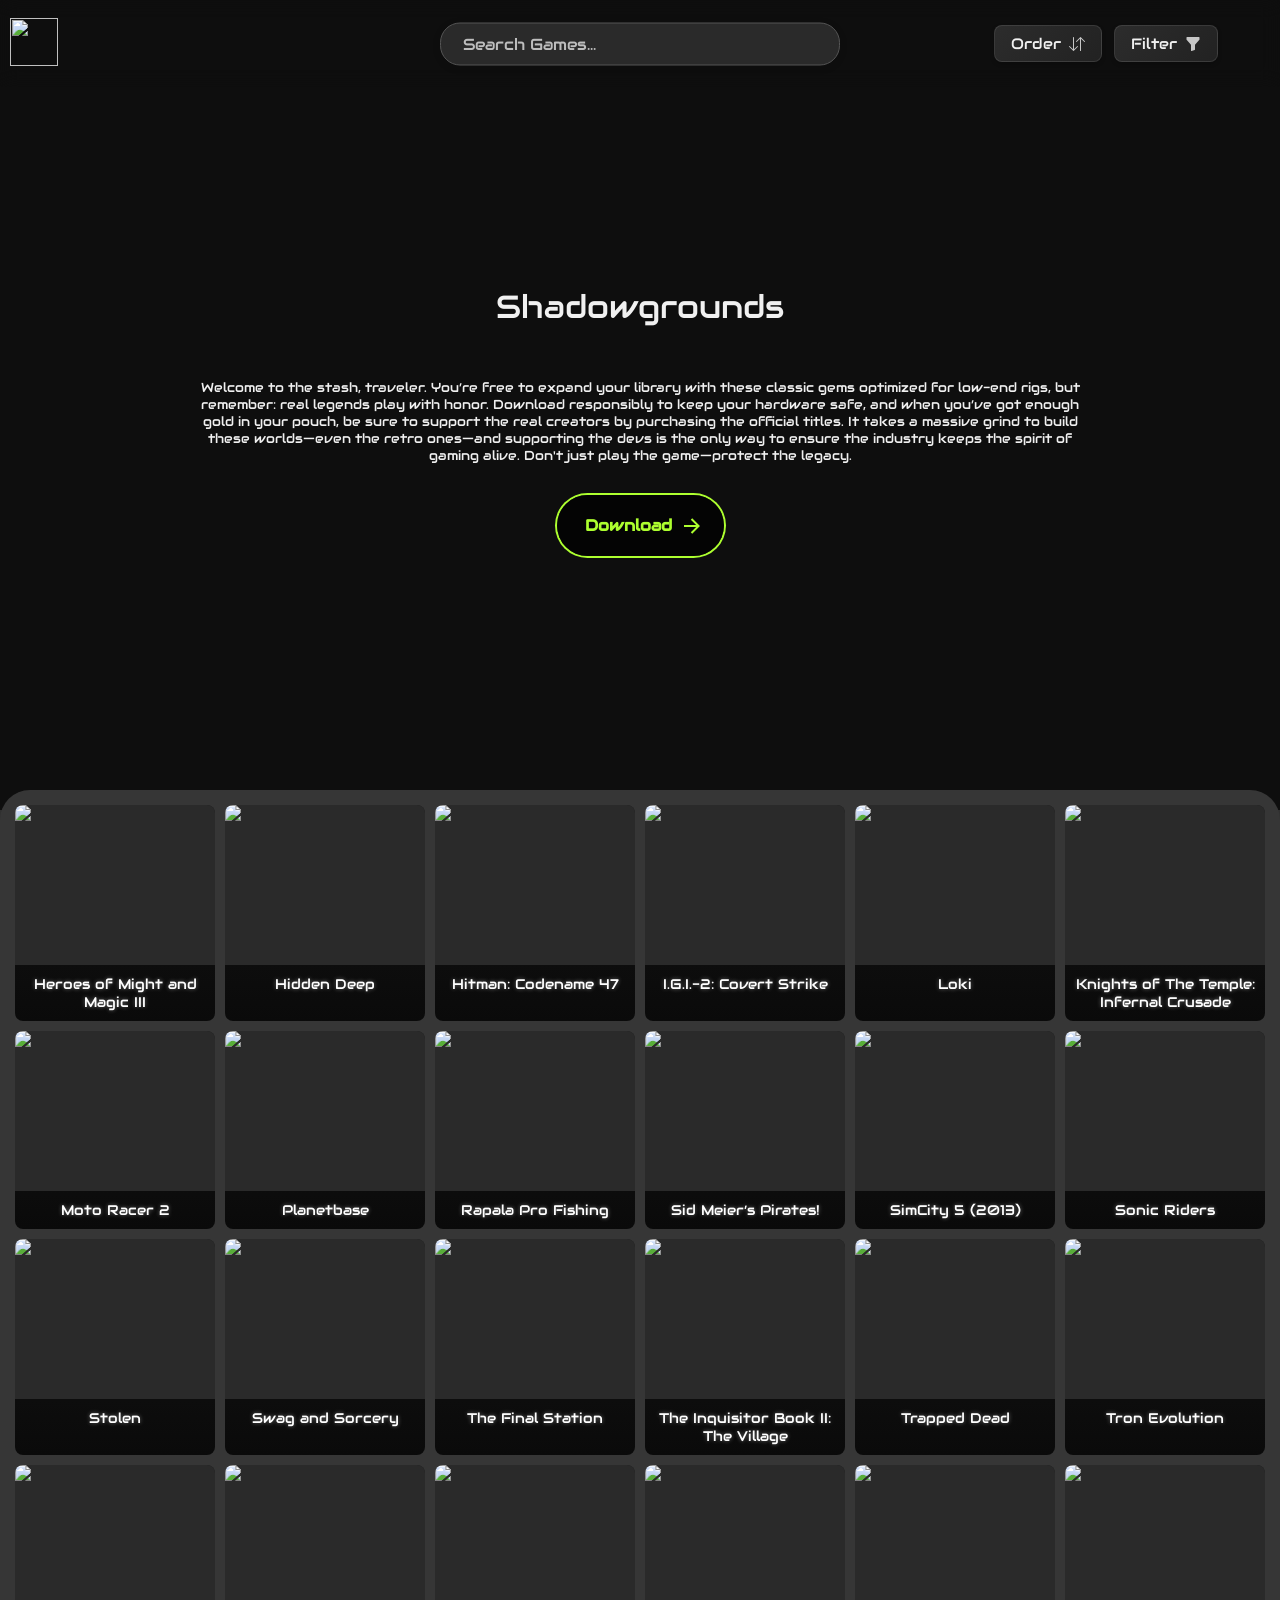
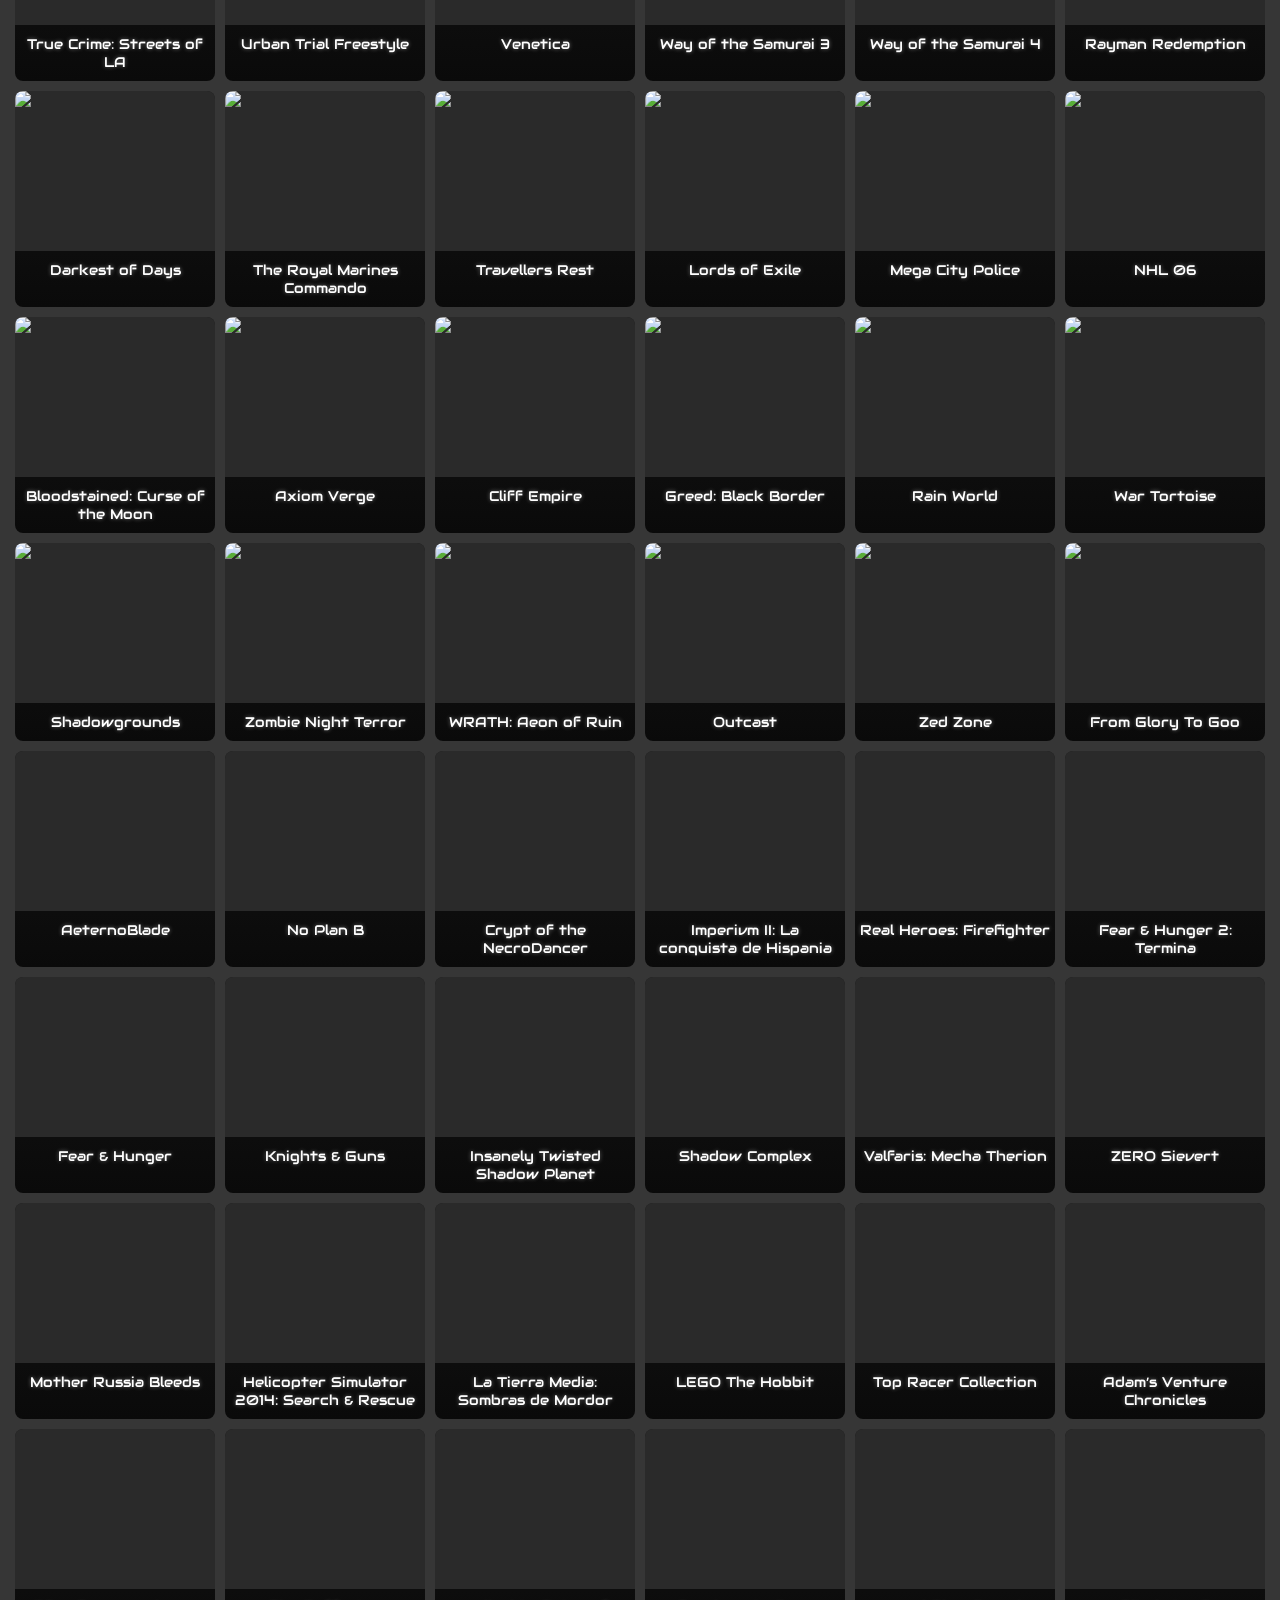
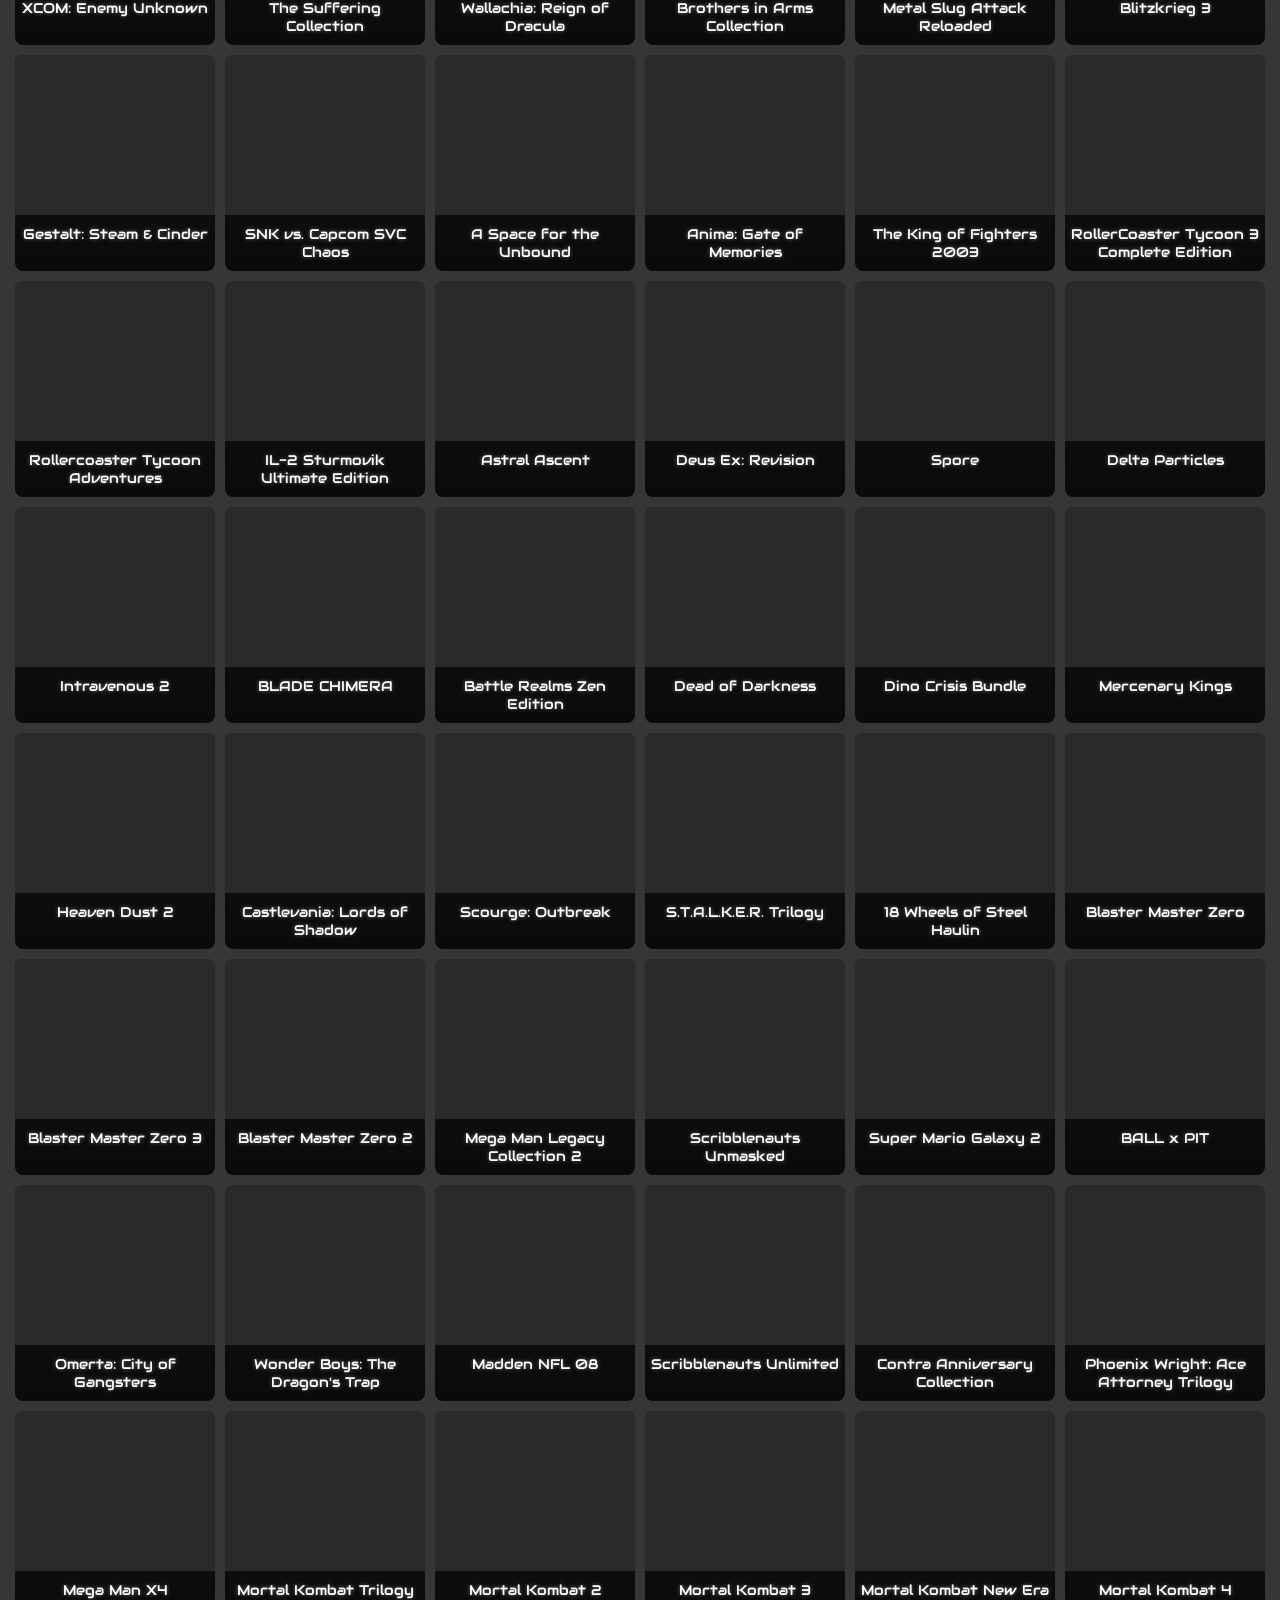
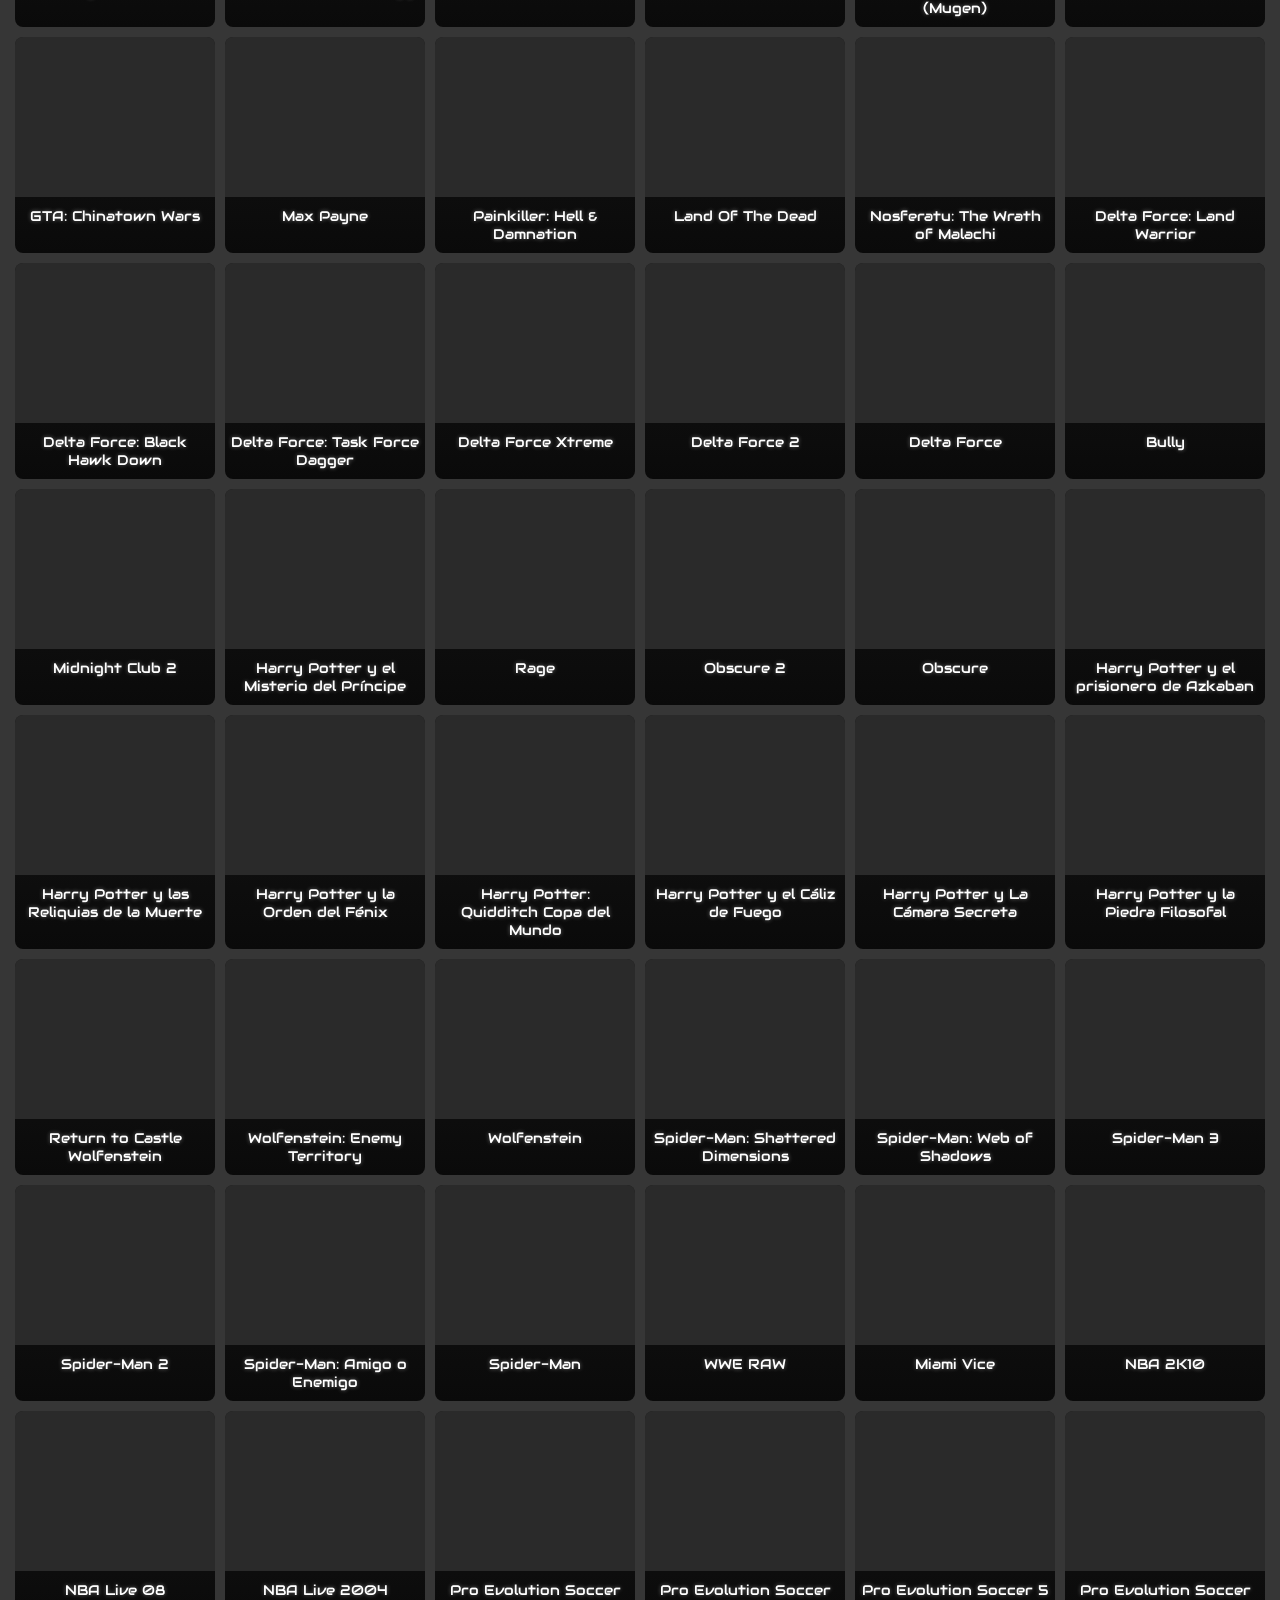
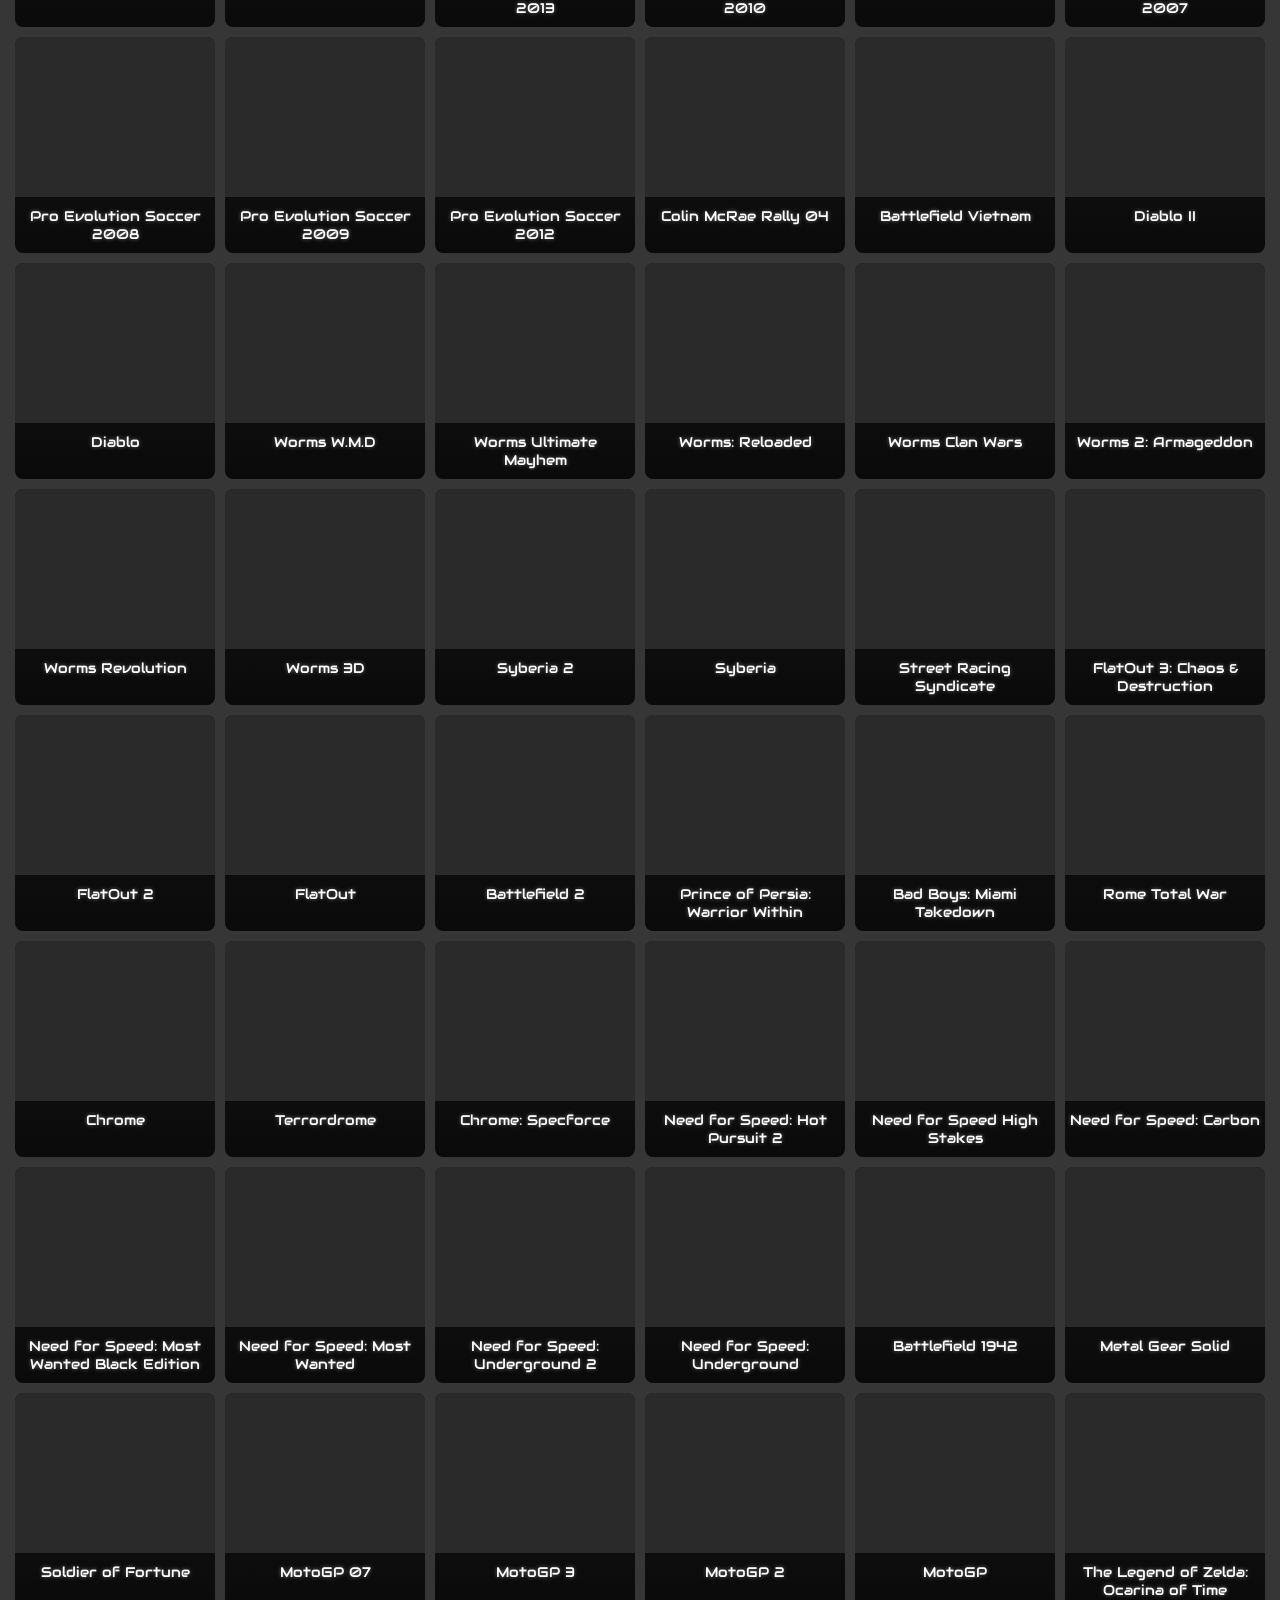
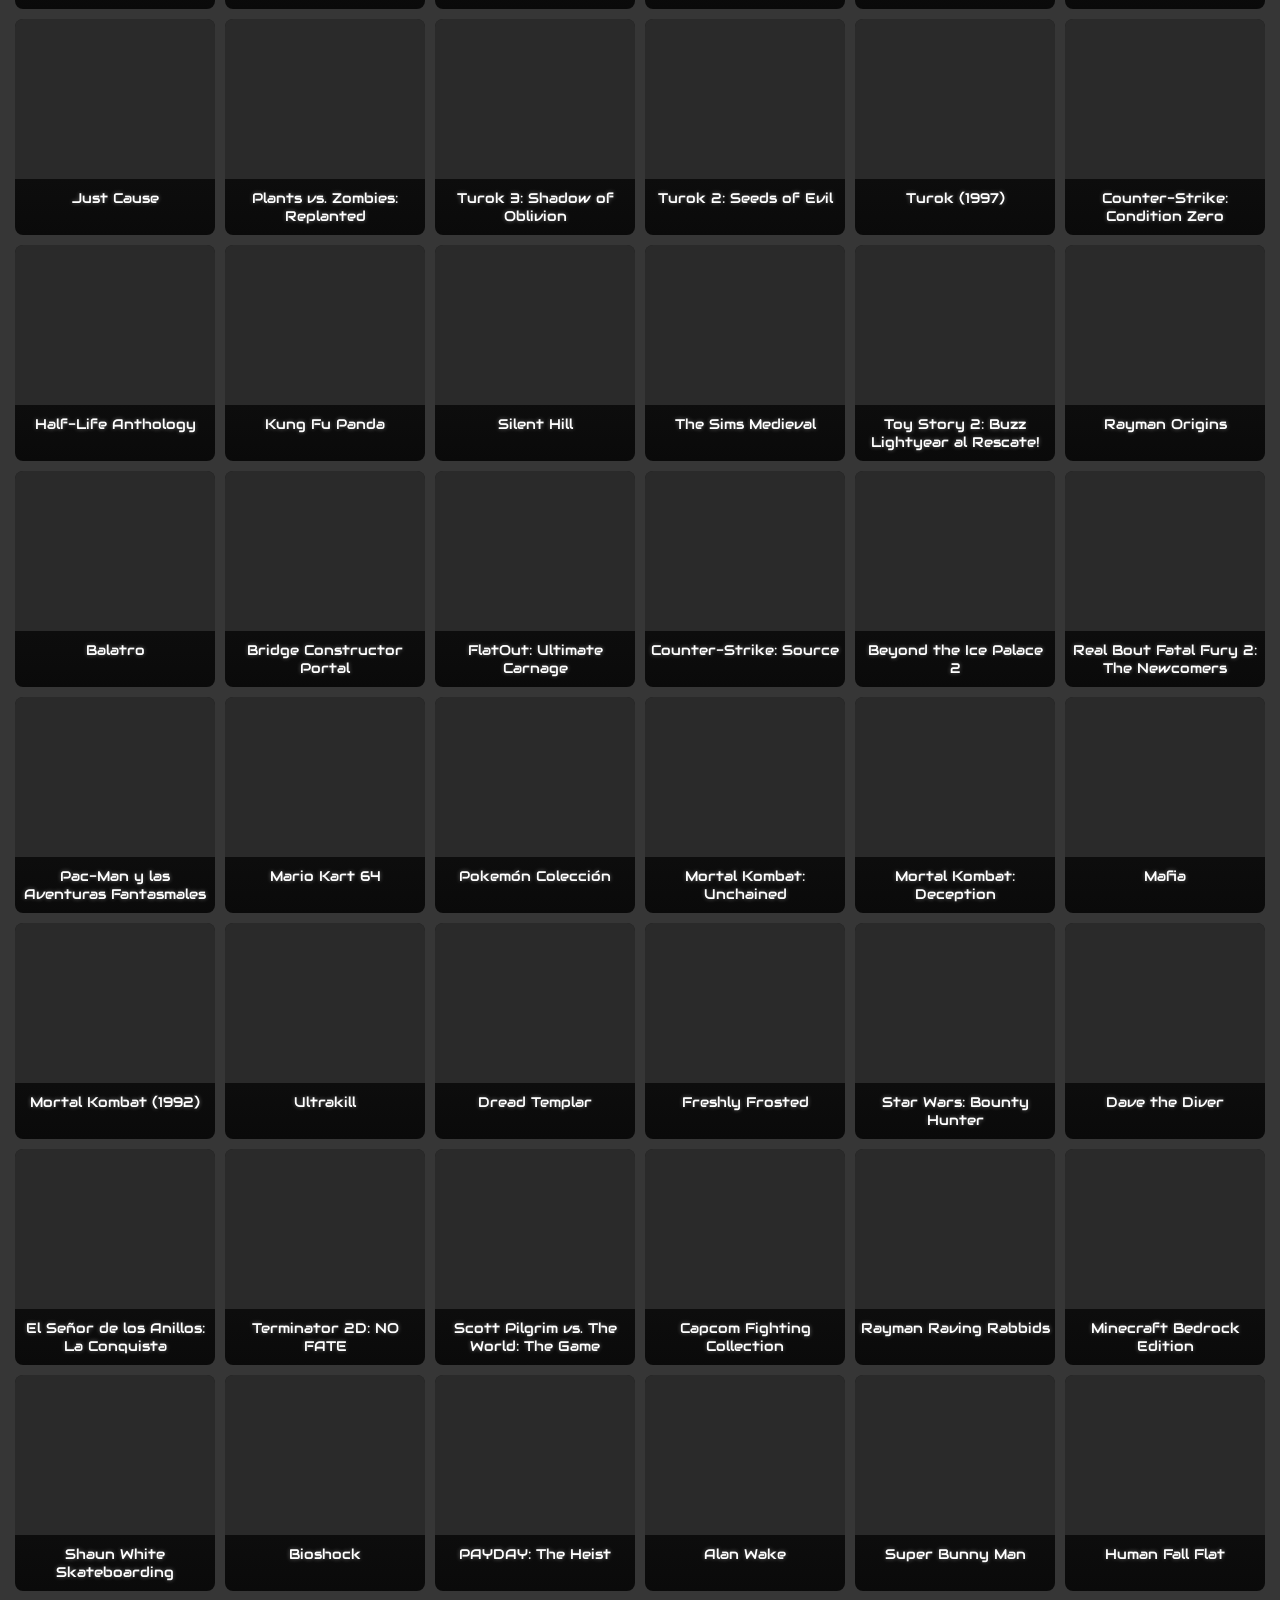
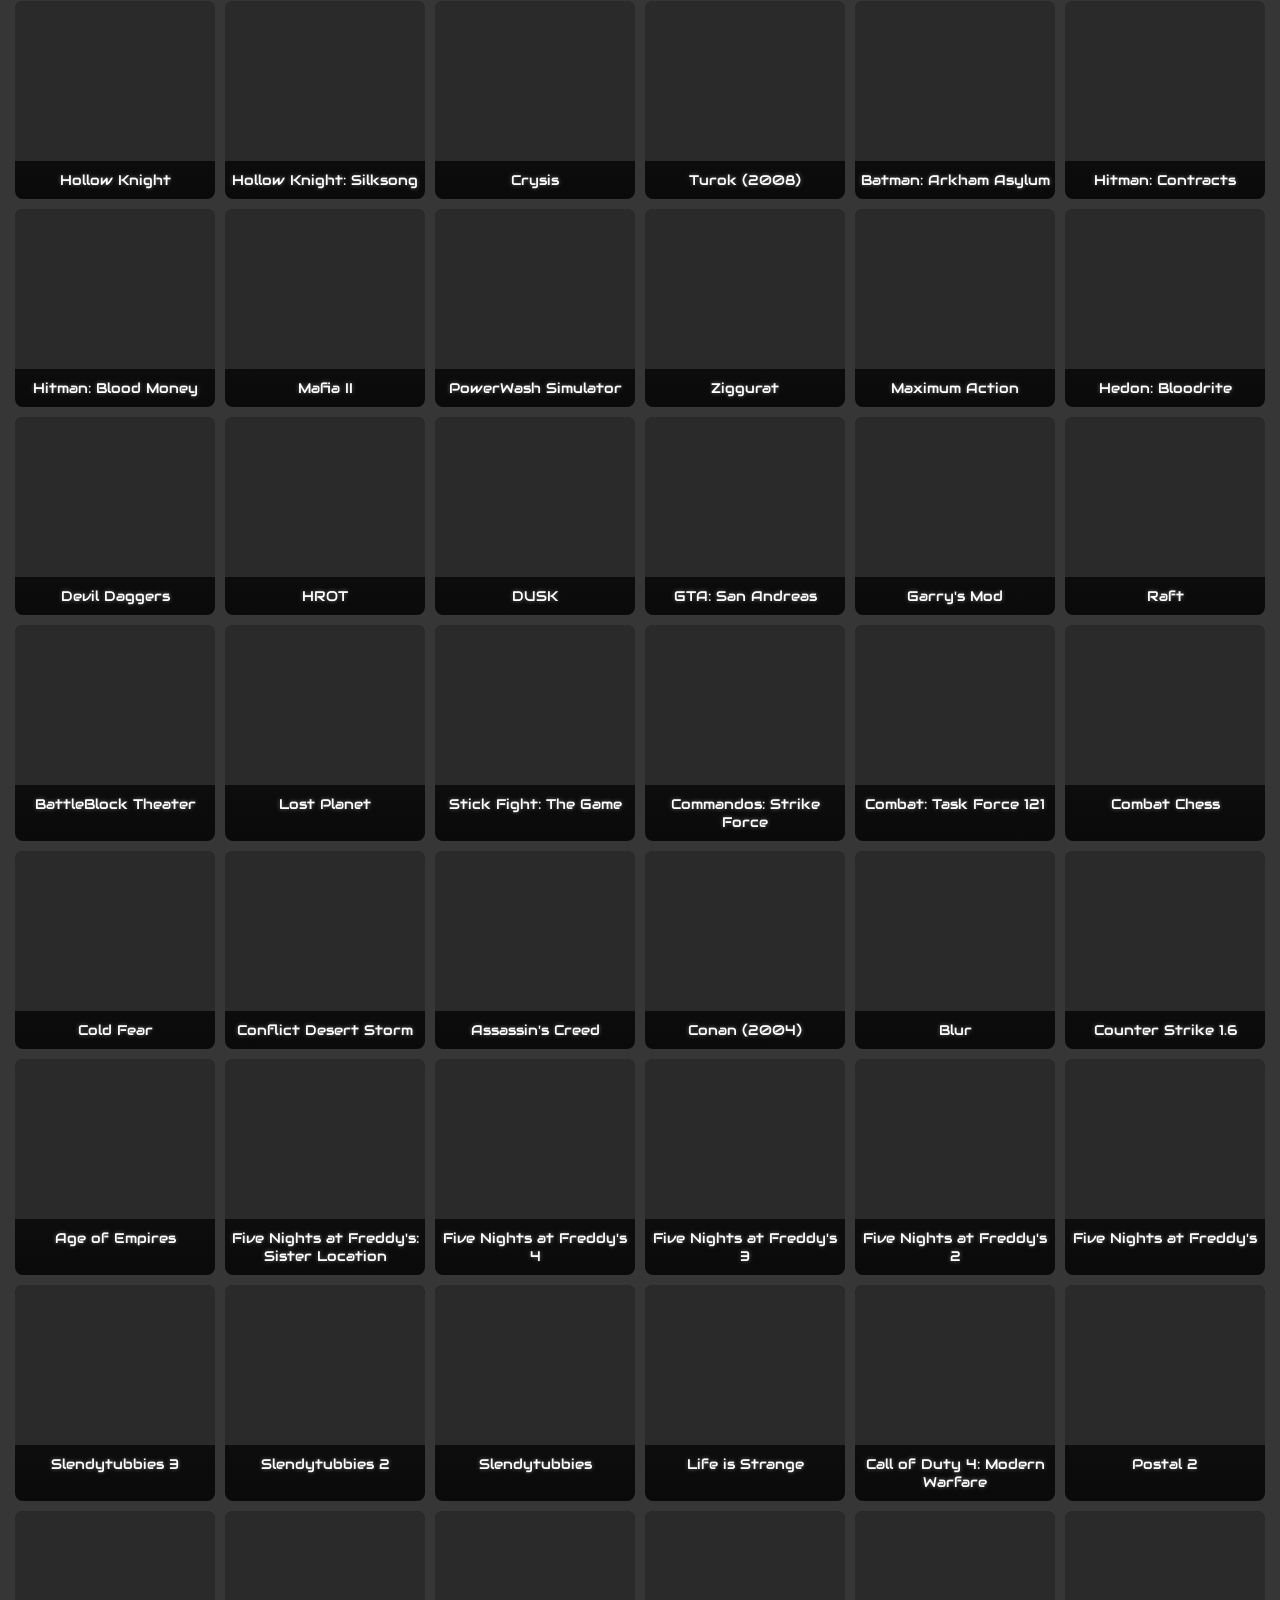
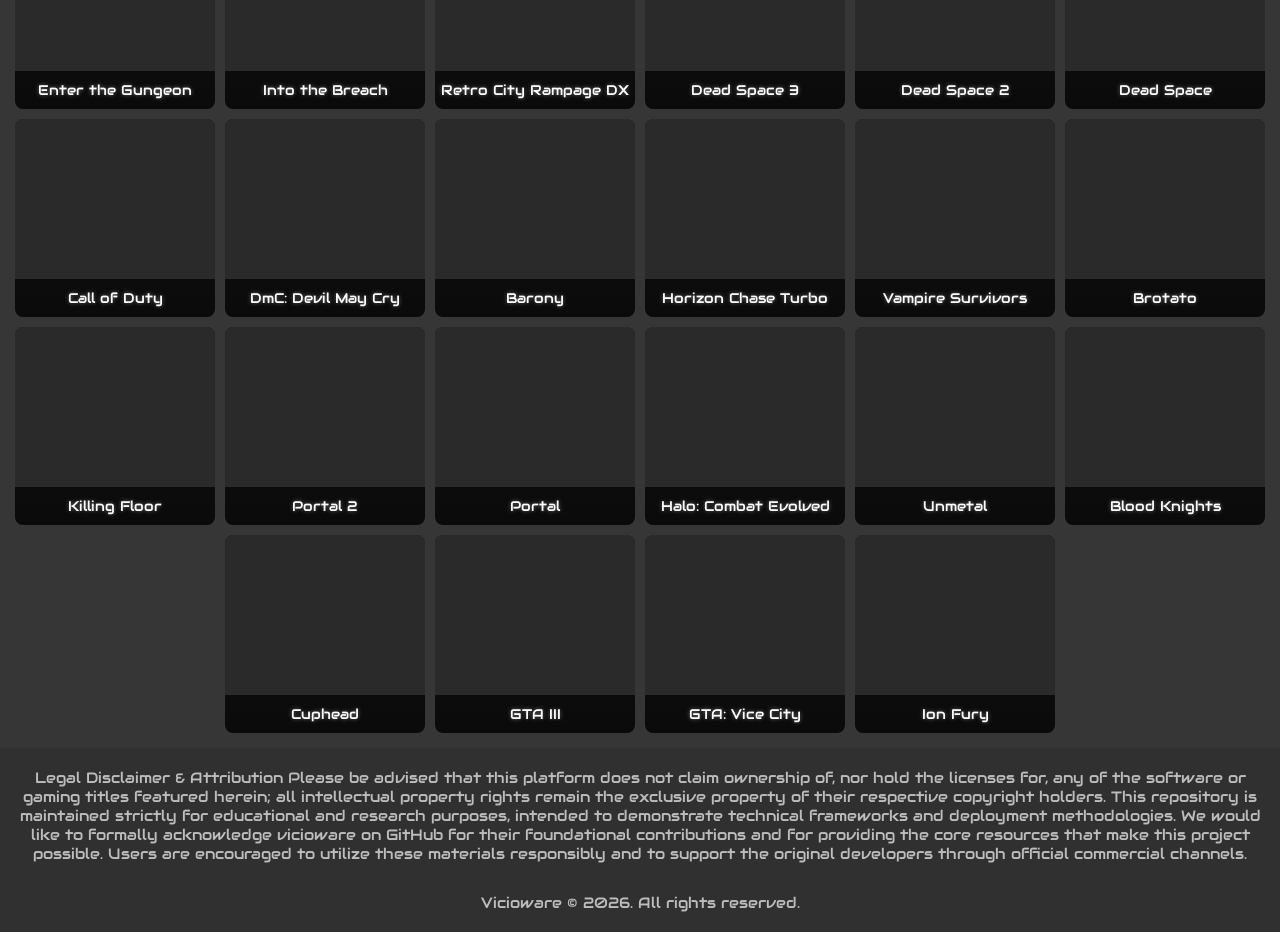
==== index.html @ 7355a41d "Add files via upload" ====
<!DOCTYPE html>
<html lang="en">

<head>
    <meta charset="UTF-8">
    <meta name="viewport" content="width=device-width, initial-scale=1.0">
    <link rel="icon" href="resources/favicon_16x16.png" sizes="16x16" type="image/png">
    <link rel="icon" href="resources/favicon_32x32.png" sizes="32x32" type="image/png">
    <link rel="icon" href="resources/favicon_48x48.png" sizes="48x48" type="image/png">
    <link rel="icon" href="resources/favicon_192x192.png" sizes="192x192" type="image/png">
    <link rel="preload" href="fonts/Manrope-Regular.ttf" as="font" type="font/ttf" crossorigin>
    <link rel="preload" href="fonts/Manrope-Light.ttf" as="font" type="font/ttf" crossorigin>
    <link rel="preload" href="fonts/Manrope-SemiBold.ttf" as="font" type="font/ttf" crossorigin>



    <link rel="preload" href="resources/parts.svg" as="image">
    <title>Vicioware</title>
    <link rel="stylesheet" href="css/index.css">
</head>

<body>
    <header class="site-header">
        <div class="header-left">
            <a href="index.html" class="vicioware-icon-link">
                <img src="resources/vicioware_icon.png">
            </a>

        </div>
        <div class="header-center">
            <div class="searchbar-container">
                <input type="search" id="searchBar" placeholder="Search Games...">
            </div>
        </div>
        <div class="filter-wrapper">
        <div class="filter-group">
            <button id="sortToggleBtn" class="filter-toggle-btn">
                Order
                <svg xmlns="http://www.w3.org/2000/svg" width="16" height="16" fill="currentColor" viewBox="0 0 16 16">
                    <path fill-rule="evenodd"
                        d="M11.5 15a.5.5 0 0 0 .5-.5V2.707l3.146 3.147a.5.5 0 0 0 .708-.708l-4-4a.5.5 0 0 0-.708 0l-4 4a.5.5 0 1 0 .708.708L11 2.707V14.5a.5.5 0 0 0 .5.5zm-7-14a.5.5 0 0 1 .5.5v11.793l3.146-3.147a.5.5 0 0 1 .708.708l-4 4a.5.5 0 0 1-.708 0l-4-4a.5.5 0 0 1 .708-.708L4 13.293V1.5a.5.5 0 0 1 .5-.5z" />
                </svg>
            </button>
            <div id="sortMenu" class="filter-menu hidden sort-menu">
                <div class="filter-section">
                    <h4>Criterio</h4>
                    <div class="sort-options-list">
                        <button id="sortRecentBtn" class="sort-option-btn">New Additions</button>
                        <button id="sortAscBtn" class="sort-option-btn active">Alphabetical (A-Z)</button>
                        <button id="sortDescBtn" class="sort-option-btn">Alphabetical (Z-A)</button>
                    </div>
                </div>
            </div>
        </div>

        <div class="filter-group">
            <button id="filterToggleBtn" class="filter-toggle-btn">
                Filter
                <svg xmlns="http://www.w3.org/2000/svg" width="16" height="16" fill="currentColor" viewBox="0 0 16 16">
                    <path
                        d="M1.5 1.5A.5.5 0 0 1 2 1h12a.5.5 0 0 1 .5.5v2a.5.5 0 0 1-.128.334L10 8.692V13.5a.5.5 0 0 1-.342.474l-3 1A.5.5 0 0 1 6 14.5V8.692L1.628 3.834A.5.5 0 0 1 1.5 3.5v-2z" />
                </svg>
            </button>
            <div id="filterMenu" class="filter-menu hidden">
                <div class="filter-section">
                    <h4>By letter</h4>
                    <div id="alphabetGrid" class="alphabet-grid">
                        <!-- Buttons will be generated by JS -->
                    </div>
                </div>
            </div>
        </div>
        <div class="header-right">
                        <!-- From Uiverse.io by JulanDeAlb --> 
            <label class="hamburger">
                <input type="checkbox">
                <svg viewBox="0 0 32 32">
                    <path class="line line-top-bottom" d="M27 10 13 10C10.8 10 9 8.2 9 6 9 3.5 10.8 2 13 2 15.2 2 17 3.8 17 6L17 26C17 28.2 18.8 30 21 30 23.2 30 25 28.2 25 26 25 23.8 23.2 22 21 22L7 22"></path>
                    <path class="line" d="M7 16 27 16"></path>
                </svg>
            </label>
        </div>
    </header>

    
    </div>
    
        <div class="carrousel" id="carousel">
            <div class="carousel-wrapper">
                <p id="carousel-content"></p>
                <p id="carousel-content-description">Welcome to the stash, traveler. You’re free to expand your library with these classic gems optimized for low-end rigs, but remember: real legends play with honor. Download responsibly to keep your hardware safe, and when you’ve got enough gold in your pouch, be sure to support the real creators by purchasing the official titles. It takes a massive grind to build these worlds—even the retro ones—and supporting the devs is the only way to ensure the industry keeps the spirit of gaming alive. Don't just play the game—protect the legacy.</p>
                <br>
                <!-- From Uiverse.io by gharsh11032000 --> 
                <button class="animated-button" id="carousel-content-download-button">
                <svg viewBox="0 0 24 24" class="arr-2" xmlns="http://www.w3.org/2000/svg">
                    <path
                    d="M16.1716 10.9999L10.8076 5.63589L12.2218 4.22168L20 11.9999L12.2218 19.778L10.8076 18.3638L16.1716 12.9999H4V10.9999H16.1716Z"
                    ></path>
                </svg>
                <span class="text">Download</span>
                <span class="circle"></span>
                <svg viewBox="0 0 24 24" class="arr-1" xmlns="http://www.w3.org/2000/svg">
                    <path
                    d="M16.1716 10.9999L10.8076 5.63589L12.2218 4.22168L20 11.9999L12.2218 19.778L10.8076 18.3638L16.1716 12.9999H4V10.9999H16.1716Z"
                    ></path>
                </svg>
                </button>

            </div>
        </div>
   


    <div class="gallery-container"></div>



    <div id="downloadModal" class="modal">
        <div class="modal-content">
            <span class="close-button">&times;</span>
            <h2 id="modalGameTitle">Nombre del Juego</h2>
            <ul id="modalDownloadLinks">

            </ul>
        </div>
    </div>


    <div id="detailsModal" class="modal">
        <div class="details-modal-content">
            <span class="details-close-button">&times;</span>
            <div class="details-content" id="detailsContent"></div>
        </div>
    </div>


    <div id="partsModal" class="modal">
        <div class="parts-modal-content">
            <span class="parts-close-button">&times;</span>
            <h3 id="partsModalTitle">Seleccionar parte</h3>
            <div id="partsContainer" class="parts-container">

            </div>
        </div>
    </div>





    <script src="js/index.js"></script>
    <div class="footer">
       
        <p>Legal Disclaimer & Attribution

Please be advised that this platform does not claim ownership of, nor hold the licenses for, any of the software or gaming titles featured herein; all intellectual property rights remain the exclusive property of their respective copyright holders. This repository is maintained strictly for educational and research purposes, intended to demonstrate technical frameworks and deployment methodologies. We would like to formally acknowledge vicioware on GitHub for their foundational contributions and for providing the core resources that make this project possible. Users are encouraged to utilize these materials responsibly and to support the original developers through official commercial channels.</p>
 <p>Vicioware &copy; 2026. All rights reserved.</p>    
</div>
</body>

</html>
---- css/index.css ----
@import url('https://fonts.googleapis.com/css2?family=Audiowide&display=swap');
@font-face {
    font-family: 'Manrope';
    src: url('../fonts/Manrope-SemiBold.ttf') format('truetype');
    font-weight: 400;
    font-style: normal;
}

@font-face {
    font-family: 'Manrope Light';
    src: url('../fonts/Manrope-Light.ttf') format('truetype');
    font-weight: 300;
    font-style: normal;
}

@font-face {
    font-family: 'Manrope Regular';
    src: url('../fonts/Manrope-Regular.ttf') format('truetype');
    font-weight: 400;
    font-style: normal;
}

body {
    font-family: 'Manrope', sans-serif;
    margin: 0;
    background-color: #303030;
    color: #f0f0f0;
    overflow-x: hidden;
}

.carrousel{
    height: 100%;
    background-repeat: no-repeat;
    background-size: cover;
    background-position: center;
    background-color: #303030;

}
.carousel-wrapper{
    height: 90vh;
    background-color: rgba(0, 0, 0, 0.7);
    width: 100vw;
    display: flex;
    flex-direction: column;
    justify-content: center;
    align-items: center;
}
#carousel-content{
    text-align: center;
    font-size: xx-large;
    font-family: "Audiowide", sans-serif;
}
#carousel-content-description{
    text-align: center;
    font-size: medium;
    max-width: 900px;
    margin-top: 20px;
    font-family: "Audiowide", sans-serif;
    font-size: 13px;
}

body::-webkit-scrollbar {
    width: 0px;
    background: transparent;
}

html {
    scrollbar-width: none;
    -ms-overflow-style: none;
}

.hidden {
    display: none !important;
}

header.site-header {
    width: 100%;
    background-color: transparent;
    backdrop-filter: blur(10px);
    display: flex;
    align-items: center;
    justify-content: space-between;
    padding: 10px;
    min-height: 80px;
    position: fixed;
    top: 0;
    z-index: 1100;
    box-sizing: border-box;
}
.footer{
    display: flex;
    flex-direction: column;
    align-items: center;
    padding: 5px;
}
.footer p{
    text-align: center;
    font-size: 15px;
    color: #bdbdbd;
    font-family: "Audiowide", sans-serif;
}

.header-left {
    display: flex;
    align-items: center;
    gap: 32px;
}

.header-center {
    position: absolute;
    left: 50%;
    top: 50%;
    transform: translate(-50%, -50%);
    display: flex;
    justify-content: center;
    align-items: center;
    z-index: 1004;
}

.header-right {
    display: flex;
    align-items: center;
    gap: 28px;
}

.vicioware-icon-link {
    position: static;
    top: unset;
    left: unset;
    z-index: auto;
    display: block;
}

.searchbar-container {
    width: 100%;
    max-width: 500px;
    display: flex;
    justify-content: center;
    align-items: center;
    position: relative;
    margin: 0;
    z-index: 1003;
    pointer-events: none;
}

#searchBar {
    padding: 10px 22px;
    border-radius: 20px;
    border: 1px solid #555;
    background-color: #2a2a2a;
    color: #f0f0f0;
    font-size: 1em;
    width: 400px;
    max-width: 90vw;
    font-family: "Audiowide", sans-serif;
    outline: none;
    box-shadow: 0 2px 8px rgba(0, 0, 0, 0.10);
    transition: border-color 0.2s, box-shadow 0.2s;
    margin: 0;
    display: block;
    pointer-events: auto;
}

#searchBar:focus {
    border-color: #5ac560;
    box-shadow: 0 0 0 2px #5ac56033;
}

#searchBar::placeholder {
    font-family: "Audiowide", sans-serif;
    font-weight: 300;
    color: #bdbdbd;
}

.gallery-container {
    display: flex;
    flex-wrap: wrap;
    justify-content: center;
    padding: 15px;
    gap: 10px;
    background-color: rgb(54, 54, 54);
    border-top-left-radius: 30px;
    border-top-right-radius: 30px;
    margin-top: -20px;
    z-index: 1000;
}

.game-item {
    position: relative;
    background: linear-gradient(to bottom, #1a1a1a, #111111 40%, #0a0a0a);
    border-radius: 8px;
    text-align: center;
    width: 120px;
    overflow: visible;
    text-decoration: none;
    transition: transform 0.2s ease-in-out;
    z-index: 1;
}



.game-item {
    position: relative;
    background: linear-gradient(to bottom, #1a1a1a, #111111 40%, #0a0a0a);
    border-radius: 8px;
    text-align: center;
    width: 200px;
    overflow: visible;
    text-decoration: none;
    transition: transform 0.2s ease-in-out, box-shadow 0.25s ease-out;
    z-index: 1;
}

.game-item::after {
    display: none;
}

.game-item::before {
    display: none;
}

.game-item:hover {
    transform: scale(1.05);
}

.game-item img {
    width: 100%;
    height: auto;
    display: block;
    border-top-left-radius: 8px;
    border-top-right-radius: 8px;
    opacity: 0;
    transition: opacity 0.3s ease-out;
    background-color: #2a2a2a;
    min-height: 160px;
    object-fit: cover;
    will-change: opacity;
    content-visibility: auto;
    contain: layout style paint;
}

.game-item p {
    margin: 10px 0;
    font-size: 0.9em;
    font-family: "Audiowide", sans-serif;
    color: #fff;
    text-shadow: 0 0 4px rgba(255, 255, 255, 0.4);
    padding: 0 5px;
}

.modal {
    display: flex;
    align-items: center;
    justify-content: center;
    position: fixed;
    z-index: 1200;
    left: 0;
    top: 0;
    width: 100%;
    height: 100%;
    background-color: rgba(0, 0, 0, 0.85);
    opacity: 0;
    visibility: hidden;
    transition: opacity 0.25s cubic-bezier(0.19, 1, 0.22, 1), visibility 0s linear 0.25s;
    backdrop-filter: blur(5px);
    will-change: opacity, visibility;
}

.modal.is-open {
    opacity: 1;
    visibility: visible;
    transition-delay: 0s;
}


.modal.is-open .modal-content,
#detailsModal.is-open .details-modal-content,
#partsModal.is-open .parts-modal-content {
    will-change: auto;
}

.modal-content {
    background: linear-gradient(145deg, #232323, #1a1a1a);
    padding: 30px 30px 22px 30px;
    border: none;
    width: 90%;
    max-width: 550px;
    border-radius: 10px;
    position: relative;
    color: #f0f0f0;
    box-shadow: 0 8px 20px rgba(0, 0, 0, 0.6), 0 0 0 1px rgba(255, 255, 255, 0.1);
    transform: translate3d(0, -40px, 0) scale(0.95);
    opacity: 0;
    transition: transform 0.3s cubic-bezier(0.19, 1, 0.22, 1), opacity 0.3s ease;
    will-change: transform, opacity;
}

.close-button {
    position: absolute;
    top: 15px;
    right: 20px;
    color: rgba(255, 255, 255, 0.6);
    font-size: 28px;
    font-weight: normal;
    line-height: 1;
    background: rgba(255, 255, 255, 0.1);
    width: 32px;
    height: 32px;
    border-radius: 50%;
    display: flex;
    align-items: center;
    justify-content: center;
    transition: all 0.3s ease;
}

.close-button:hover,
.close-button:focus {
    color: #fff;
    background: rgba(255, 255, 255, 0.2);
    cursor: pointer;
}

.modal.is-open .modal-content {
    transform: translate3d(0, 0, 0) scale(1);
    opacity: 1;
}

#modalGameTitle {
    text-align: center;
    margin-top: 10px;
    margin-bottom: 15px;
    font-size: 2em;
    font-weight: 600;
    color: #ffffff;
    text-shadow: 0 2px 4px rgba(0, 0, 0, 0.3);
    position: relative;
    padding-bottom: 15px;
}

#modalGameTitle::after {
    content: '';
    position: absolute;
    bottom: 0;
    left: 50%;
    transform: translateX(-50%);
    width: 80px;
    height: 3px;
    background: linear-gradient(90deg, #5ac560, #4a9c4a);
    border-radius: 3px;
}

#modalDownloadLinks {
    list-style: none;
    padding: 0;
    margin-top: 15px;
    margin-bottom: 0;
}


#modalDownloadLinks li {
    margin-bottom: 7px;
    position: relative;
    transition: margin-bottom 0.4s cubic-bezier(0.19, 1, 0.22, 1);
}

#modalDownloadLinks a {
    display: flex;
    align-items: center;
    justify-content: center;
    background: linear-gradient(135deg, #5ac560, #4a9c4a);
    color: white;
    padding: 16px 24px;
    text-decoration: none;
    border-radius: 12px;
    transition: all 0.3s cubic-bezier(0.19, 1, 0.22, 1);
    text-align: center;
    font-size: 1.1em;
    font-weight: 600;
    letter-spacing: 0.5px;
    text-shadow: 0 1px 2px rgba(0, 0, 0, 0.3);
    position: relative;
    overflow: hidden;
    font-family: 'Manrope Regular', 'Manrope', sans-serif;
}

#modalDownloadLinks a::before {
    content: '';
    position: absolute;
    top: 0;
    left: -100%;
    width: 100%;
    height: 100%;
    background: linear-gradient(90deg, transparent, rgba(255, 255, 255, 0.2), transparent);
    transition: left 0.4s;
}

#modalDownloadLinks a:hover {
    background: linear-gradient(135deg, #4a9c4a, #5ac560);
    transform: translateY(-3px);
}

#modalDownloadLinks a:hover::before {
    left: 100%;
}

#modalDownloadLinks a:active {
    transform: translateY(1px);
    box-shadow: 0 2px 10px rgba(90, 197, 96, 0.3);
}

.read-more-container {
    margin-top: 15px;
    margin-bottom: 4px;
    position: relative;
}

.read-more-toggle {
    color: rgba(255, 255, 255, 0.7);
    font-size: 0.9em;
    cursor: pointer;
    display: inline-flex;
    align-items: center;
    padding: 6px 12px;
    background: rgba(255, 255, 255, 0.08);
    border-radius: 20px;
    transition: all 0.3s cubic-bezier(0.19, 1, 0.22, 1);
    font-weight: 500;
    letter-spacing: 0.3px;
    border: 1px solid rgba(255, 255, 255, 0.05);
}

.read-more-toggle::before {
    display: inline-block;
    margin-right: 6px;
    font-size: 1.1em;
    font-weight: 600;
    transition: transform 0.3s ease;
}

.read-more-toggle.active::before {
    content: '−';
    transform: rotate(180deg);
}

.read-more-toggle:hover {
    color: #fff;
    background: rgba(255, 255, 255, 0.15);
    transform: translateY(-2px);
    box-shadow: 0 4px 12px rgba(0, 0, 0, 0.3);
}

.read-more-toggle:active {
    transform: translateY(1px);
    box-shadow: 0 2px 6px rgba(0, 0, 0, 0.2);
}




.modal-buttons-container {
    display: flex;
    align-items: center;
    justify-content: flex-start;
    margin-top: 15px;
    margin-bottom: 4px;
    gap: 10px;
    width: 100%;
    position: relative;
    flex-wrap: wrap;
}





#detailsModal {
    display: none;
    position: fixed;
    z-index: 1300;
    left: 0;
    top: 0;
    width: 100%;
    height: 100%;
    background-color: rgba(0, 0, 0, 0.5);
    backdrop-filter: blur(3px);
    opacity: 0;
    transition: opacity 0.3s ease;
    align-items: center;
    justify-content: center;
    padding: 20px;
    box-sizing: border-box;
}

#detailsModal.is-open {
    display: flex;
    opacity: 1;
}

.details-modal-content {
    background: linear-gradient(145deg, #232323, #1a1a1a);
    padding: 15px;
    border: none;
    width: 90%;
    min-width: 200px;
    max-width: 400px;
    max-height: 80vh;
    border-radius: 14px;
    position: relative;
    color: #f0f0f0;
    box-shadow: 0 8px 20px rgba(0, 0, 0, 0.6), 0 0 0 1px rgba(255, 255, 255, 0.1);
    transform: scale(0.95);
    opacity: 0;
    transition: transform 0.3s cubic-bezier(0.19, 1, 0.22, 1), opacity 0.3s ease;
    will-change: transform, opacity;
    overflow-y: auto;
    text-align: left;
    box-sizing: border-box;
}

#detailsModal.is-open .details-modal-content {
    transform: scale(1);
    opacity: 1;
}

.details-content {
    font-size: 0.95em;
    line-height: 1.5;
    color: rgba(255, 255, 255, 0.85);
    white-space: pre-line;
    padding: 15px;
    max-height: 60vh;
    margin-bottom: 10px;
    text-align: left;
    word-wrap: break-word;
    overflow-wrap: break-word;
    overflow-x: hidden;
}

.details-close-button {
    position: absolute;
    top: 10px;
    right: 15px;
    font-size: 22px;
    color: rgba(255, 255, 255, 0.5);
    cursor: pointer;
    transition: color 0.3s ease;
}

.details-close-button:hover {
    color: rgba(255, 255, 255, 0.8);
}


#partsModal {
    display: flex;
    align-items: center;
    justify-content: center;
}

.parts-modal-content {
    background: linear-gradient(145deg, #232323, #1a1a1a);
    padding: 20px;
    border: none;
    width: 90%;
    min-width: 300px;
    max-width: 500px;
    height: auto;
    border-radius: 14px;
    position: relative;
    color: #f0f0f0;
    box-shadow: 0 8px 20px rgba(0, 0, 0, 0.6), 0 0 0 1px rgba(255, 255, 255, 0.1);
    transform: translate3d(0, -40px, 0) scale(0.95);
    opacity: 0;
    transition: transform 0.3s cubic-bezier(0.19, 1, 0.22, 1), opacity 0.3s ease;
    will-change: transform, opacity;
    overflow-y: auto;
    text-align: center;
    box-sizing: border-box;
}

#partsModal.is-open .parts-modal-content {
    transform: translate3d(0, 0, 0) scale(1);
    opacity: 1;
}

.parts-close-button {
    position: absolute;
    top: 10px;
    right: 15px;
    font-size: 22px;
    color: rgba(255, 255, 255, 0.5);
    cursor: pointer;
    transition: color 0.3s ease;
}

.parts-close-button:hover {
    color: rgba(255, 255, 255, 0.8);
}

#partsModalTitle {
    margin: 0 0 20px 0;
    font-size: 1.3em;
    color: #f0f0f0;
    text-align: center;
}

.parts-container {
    display: grid;
    grid-template-columns: repeat(auto-fit, minmax(120px, 1fr));
    gap: 12px;
    padding: 10px 0;
}

.part-button {
    background: #4a4a4a;
    color: #f0f0f0;
    border: none;
    padding: 12px 16px;
    border-radius: 8px;
    cursor: pointer;
    font-size: 0.9em;
    font-family: 'Manrope', sans-serif;
    transition: all 0.3s ease;
    box-shadow: 0 2px 4px rgba(0, 0, 0, 0.3);
}

.part-button:hover {
    background: #5a5a5a;
    transform: translateY(-1px);
    box-shadow: 0 4px 8px rgba(0, 0, 0, 0.4);
}

.part-button.downloaded {
    background: #5ac560;
    color: white;
}

.part-button.downloaded:hover {
    background: #4fb556;
}


.download-with-parts {
    display: flex;
    align-items: center;
    justify-content: center;
    background: linear-gradient(135deg, #5ac560, #4a9c4a) !important;
    color: white !important;
    padding: 16px 24px !important;
    text-decoration: none;
    border-radius: 12px !important;
    transition: all 0.3s cubic-bezier(0.19, 1, 0.22, 1) !important;
    text-align: center;
    font-size: 1.1em !important;
    font-weight: 600 !important;
    letter-spacing: 0.5px;
    text-shadow: 0 1px 2px rgba(0, 0, 0, 0.3);
    position: relative;
    overflow: hidden;
    border: none !important;
    font-family: 'Manrope Regular', 'Manrope', sans-serif;
    cursor: pointer;
    width: 100% !important;
    margin-bottom: 8px !important;
    box-shadow: 0 2px 4px rgba(0, 0, 0, 0.3) !important;
    padding-right: 50px !important;
}

.download-with-parts::before {
    content: '';
    position: absolute;
    top: 0;
    left: -100%;
    width: 100%;
    height: 100%;
    background: linear-gradient(90deg, transparent, rgba(255, 255, 255, 0.2), transparent);
    transition: left 0.7s;
}

.download-with-parts:hover {
    background: linear-gradient(135deg, #4a9c4a, #5ac560) !important;
    transform: translateY(-3px) !important;
}

.download-with-parts:hover::before {
    left: 100%;
}

.download-with-parts:active {
    transform: translateY(1px) !important;
    box-shadow: 0 2px 10px rgba(90, 197, 96, 0.3) !important;
}

.download-with-parts::after {
    content: '';
    position: absolute;
    right: 15px;
    top: 50%;
    transform: translateY(-50%);
    width: 20px;
    height: 20px;
    background-image: url('../resources/parts.svg');
    background-size: contain;
    background-repeat: no-repeat;
    background-position: center;
    opacity: 0.9;

    will-change: transform;
}

body.modal-blur-active>*:not(#downloadModal):not(#detailsModal):not(#partsModal) {
    filter: blur(5px);
    transition: filter 0.3s ease-in-out;
}

.gallery-container {
    transition: filter 0.3s ease-in-out;
}



.vicioware-icon-link {
    position: static;
    top: unset;
    left: unset;
    z-index: auto;
    display: block;
}

.vicioware-icon-link img {
    width: 48px;
    height: 48px;
    transition: transform 0.3s ease-in-out, filter 0.3s ease-in-out;
}

.vicioware-icon-link:hover img {
    transform: scale(1.15);
    filter: drop-shadow(0 0 8px rgba(255, 255, 255, 0.5));
}
.hamburger{
    display: none;
}

/* From Uiverse.io by JulanDeAlb */ 
.hamburger {
  cursor: pointer;
}

.hamburger input {
  display: none;
}

.hamburger svg {
  /* The size of the SVG defines the overall size */
  height: 3em;
  /* Define the transition for transforming the SVG */
  transition: transform 600ms cubic-bezier(0.4, 0, 0.2, 1);
}

.line {
  fill: none;
  stroke: white;
  stroke-linecap: round;
  stroke-linejoin: round;
  stroke-width: 3;
  /* Define the transition for transforming the Stroke */
  transition: stroke-dasharray 600ms cubic-bezier(0.4, 0, 0.2, 1),
              stroke-dashoffset 600ms cubic-bezier(0.4, 0, 0.2, 1);
}

.line-top-bottom {
  stroke-dasharray: 12 63;
}

.hamburger input:checked + svg {
  transform: rotate(-45deg);
}

.hamburger input:checked + svg .line-top-bottom {
  stroke-dasharray: 20 300;
  stroke-dashoffset: -32.42;
}


@media (max-width: 768px) {
    header.site-header {
        flex-direction: row;
        justify-content: space-between;
        width: 100%;
        padding: 10px 20px;
    }
   
   .hamburger {
        display: block;
        position: absolute;
        
    } 
    .header-center {
        
    }
    .filter-group{
        display: none;
    }


    #searchBar {
       width: 100%;
    }

    .game-item {
        width: calc(50% - 10px);
    }

    .modal-content {
        width: 95%;
        padding: 15px;
    }

    .details-modal-content {
        width: 85%;
        min-width: 250px;
        max-width: 320px;
        max-height: 75vh;
        padding: 12px 15px;
    }

    .details-content {
        font-size: 0.9em;
        max-height: 50vh;
        padding: 0;
        margin-bottom: 5px;
        text-align: center;
    }
}

/* Alphabet Filter */
.alphabet-filter {
    display: flex;
    justify-content: center;
    flex-wrap: wrap;
    gap: 8px;
    padding: 15px 20px;
    margin: 0 auto 10px auto;
    max-width: 900px;
    z-index: 1002;
    position: relative;
}

.alphabet-btn {
    background: rgba(255, 255, 255, 0.05);
    border: 1px solid rgba(255, 255, 255, 0.1);
    color: #bdbdbd;
    padding: 6px 12px;
    border-radius: 8px;
    font-family: 'Manrope', sans-serif;
    font-size: 0.9em;
    font-weight: 500;
    cursor: pointer;
    transition: all 0.2s ease;
    user-select: none;
    min-width: 36px;
    text-align: center;
}

.alphabet-btn:hover {
    background: rgba(255, 255, 255, 0.15);
    color: #fff;
    transform: translateY(-2px);
    box-shadow: 0 4px 8px rgba(0, 0, 0, 0.2);
}

.alphabet-btn.active {
    background: #5ac560;
    color: #fff;
    border-color: #5ac560;
    box-shadow: 0 2px 8px rgba(90, 197, 96, 0.4);
    font-weight: 700;
}

@media (max-width: 768px) {
    .alphabet-filter {
        gap: 6px;
        padding: 10px;
        overflow-x: auto;
        justify-content: flex-start;
        flex-wrap: nowrap;
        -webkit-overflow-scrolling: touch;
        scrollbar-width: none;
        /* Firefox */
    }

    .alphabet-filter::-webkit-scrollbar {
        display: none;
        /* Chrome, Safari */
    }

    .alphabet-btn {
        padding: 6px 10px;
        font-size: 0.85em;
        flex-shrink: 0;
    }
}



.filter-toggle-btn {
    background: linear-gradient(135deg, #2c2c2c, #222);
    border: 1px solid rgba(255, 255, 255, 0.1);
    color: #f0f0f0;
    padding: 8px 16px;
    border-radius: 8px;
    font-family: "Audiowide", sans-serif;
    font-size: 0.95em;
    font-weight: 500;
    cursor: pointer;
    display: flex;
    align-items: center;
    gap: 8px;
    transition: all 0.2s ease;
    box-shadow: 0 2px 4px rgba(0, 0, 0, 0.2);
}

.filter-toggle-btn:hover,
.filter-toggle-btn.active {
    background: #333;
    border-color: rgba(255, 255, 255, 0.2);
    transform: translateY(-1px);
    box-shadow: 0 4px 8px rgba(0, 0, 0, 0.3);
}

.filter-toggle-btn svg {
    opacity: 0.8;
}

.filter-menu {
    position: absolute;
    top: 100%;
    right: 20px;
    margin-top: 8px;
    background: rgba(30, 30, 30, 0.95);
    backdrop-filter: blur(10px);
    border: 1px solid rgba(255, 255, 255, 0.1);
    border-radius: 12px;
    padding: 16px;
    min-width: 280px;
    box-shadow: 0 8px 24px rgba(0, 0, 0, 0.5);
    opacity: 0;
    visibility: hidden;
    transform: translateY(-10px);
    transition: all 0.2s cubic-bezier(0.19, 1, 0.22, 1);
    z-index: 1005;
}

.filter-menu.is-open {
    opacity: 1;
    visibility: visible;
    transform: translateY(0);
}

.filter-section {
    margin-bottom: 16px;
}

.filter-section:last-child {
    margin-bottom: 0;
}

.filter-section h4 {
    margin: 0 0 10px 0;
    font-size: 0.85em;
    text-transform: uppercase;
    color: #888;
    letter-spacing: 1px;
    font-weight: 600;
    font-family: "Audiowide", sans-serif;
}

.sort-buttons {
    display: flex;
    gap: 8px;
}

.sort-btn {
    flex: 1;
    background: rgba(255, 255, 255, 0.05);
    border: 1px solid rgba(255, 255, 255, 0.1);
    color: #ccc;
    padding: 8px;
    border-radius: 6px;
    cursor: pointer;
    font-family: 'Manrope', sans-serif;
    font-size: 0.9em;
    transition: all 0.2s ease;
}

.sort-btn:hover {
    background: rgba(255, 255, 255, 0.1);
    color: #fff;
}

.sort-btn.active {
    background: #5ac560;
    color: #fff;
    border-color: #5ac560;
}

.alphabet-grid {
    display: grid;
    grid-template-columns: repeat(6, 1fr);
    gap: 6px;
    font-family: "Audiowide", sans-serif;
}

.filter-menu .alphabet-btn {
    padding: 6px 0;
    font-size: 0.9em;
    width: 100%;
    font-family: "Audiowide", sans-serif;
}

@media (max-width: 768px) {
    .filter-wrapper {
        justify-content: center;
    }

    .filter-menu {
        right: 50%;
        transform: translateX(50%) translateY(-10px);
        width: 90%;
        max-width: 320px;
    }

    .filter-menu.is-open {
        transform: translateX(50%) translateY(0);
    }
}



.filter-group {
    position: relative;
}

/* Adjust filter menu position for splitting */
.filter-menu {
    right: 0;
    min-width: 240px;
}

.sort-menu {
    min-width: 260px;
}

.sort-options-list {
    display: flex;
    flex-direction: column;
    gap: 6px;
}

.sort-option-btn {
    background: rgba(255, 255, 255, 0.05);
    border: 1px solid rgba(255, 255, 255, 0.1);
    color: #ccc;
    padding: 10px 14px;
    border-radius: 8px;
    cursor: pointer;
    font-family: "Audiowide", sans-serif;
    font-size: 0.95em;
    text-align: left;
    transition: all 0.2s ease;
    width: 100%;
    display: flex;
    align-items: center;
    justify-content: space-between;
}

.sort-option-btn:hover {
    background: rgba(255, 255, 255, 0.1);
    color: #fff;
    transform: translateX(2px);
}

.sort-option-btn.active {
    background: #5ac560;
    color: #fff;
    border-color: #5ac560;
    font-weight: 600;
}

/* Add checkmark for active sort */
.sort-option-btn.active::after {
    content: '✓';
    font-weight: bold;
}

@media (max-width: 768px) {
    .filter-wrapper {
        justify-content: center;
    }

    .filter-menu {
        right: auto;
        left: 50%;
        transform: translateX(-50%) translateY(-10px);
    }

    .filter-menu.is-open {
        transform: translateX(-50%) translateY(0);
    }
}.filter-wrapper {
    display: flex;
    justify-content: flex-end;
    gap: 12px;
    padding: 15px 40px;
    /* Aligned with typical side padding */
    margin: 0;
    max-width: 100%;
}

.filter-group {
    position: relative;
}

/* Ensure menu positioning is correct relative to the button */
.filter-menu {
    right: 0;
    margin-top: 5px;
}
/* From Uiverse.io by gharsh11032000 */ 
.animated-button {
  position: relative;
  display: flex;
  align-items: center;
  gap: 4px;
  padding: 16px 36px;
  border: 4px solid;
  border-color: transparent;
  font-size: 16px;
  background-color: inherit;
  border-radius: 100px;
  font-weight: 600;
  color: greenyellow;
  box-shadow: 0 0 0 2px greenyellow;
  cursor: pointer;
  overflow: hidden;
  transition: all 0.6s cubic-bezier(0.23, 1, 0.32, 1);
  
}

.animated-button svg {
  position: absolute;
  width: 24px;
  fill: greenyellow;
  z-index: 9;
  transition: all 0.8s cubic-bezier(0.23, 1, 0.32, 1);
}

.animated-button .arr-1 {
  right: 16px;
}

.animated-button .arr-2 {
  left: -25%;
}

.animated-button .circle {
  position: absolute;
  top: 50%;
  left: 50%;
  transform: translate(-50%, -50%);
  width: 20px;
  height: 20px;
  background-color: greenyellow;
  border-radius: 50%;
  opacity: 0;
  transition: all 0.8s cubic-bezier(0.23, 1, 0.32, 1);
}

.animated-button .text {
  position: relative;
  z-index: 1;
  transform: translateX(-12px);
  transition: all 0.8s cubic-bezier(0.23, 1, 0.32, 1);
  font-family: "Audiowide", sans-serif;
}

.animated-button:hover {
  box-shadow: 0 0 0 12px transparent;
  color: #212121;
  border-radius: 12px;
}

.animated-button:hover .arr-1 {
  right: -25%;
}

.animated-button:hover .arr-2 {
  left: 16px;
}

.animated-button:hover .text {
  transform: translateX(12px);
}

.animated-button:hover svg {
  fill: #212121;
}

.animated-button:active {
  scale: 0.95;
  box-shadow: 0 0 0 4px greenyellow;
}

.animated-button:hover .circle {
  width: 220px;
  height: 220px;
  opacity: 1;
}
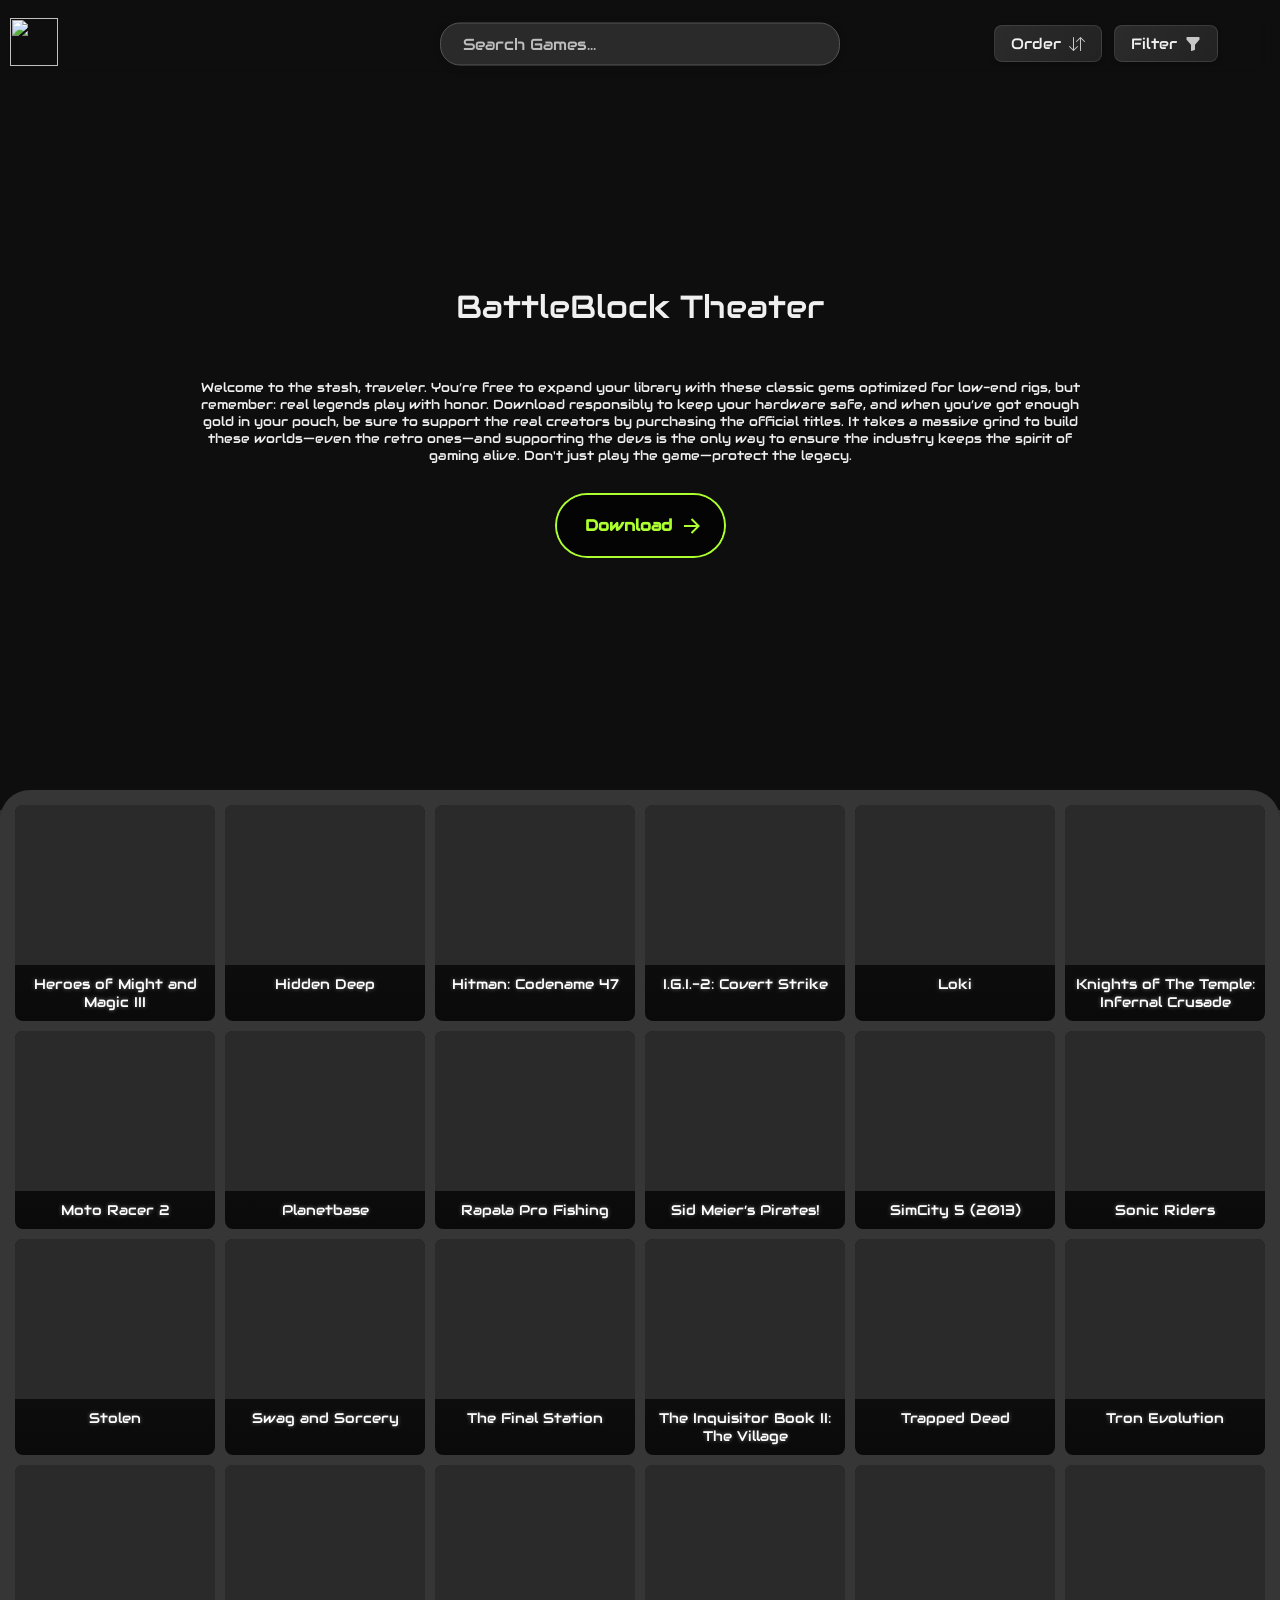
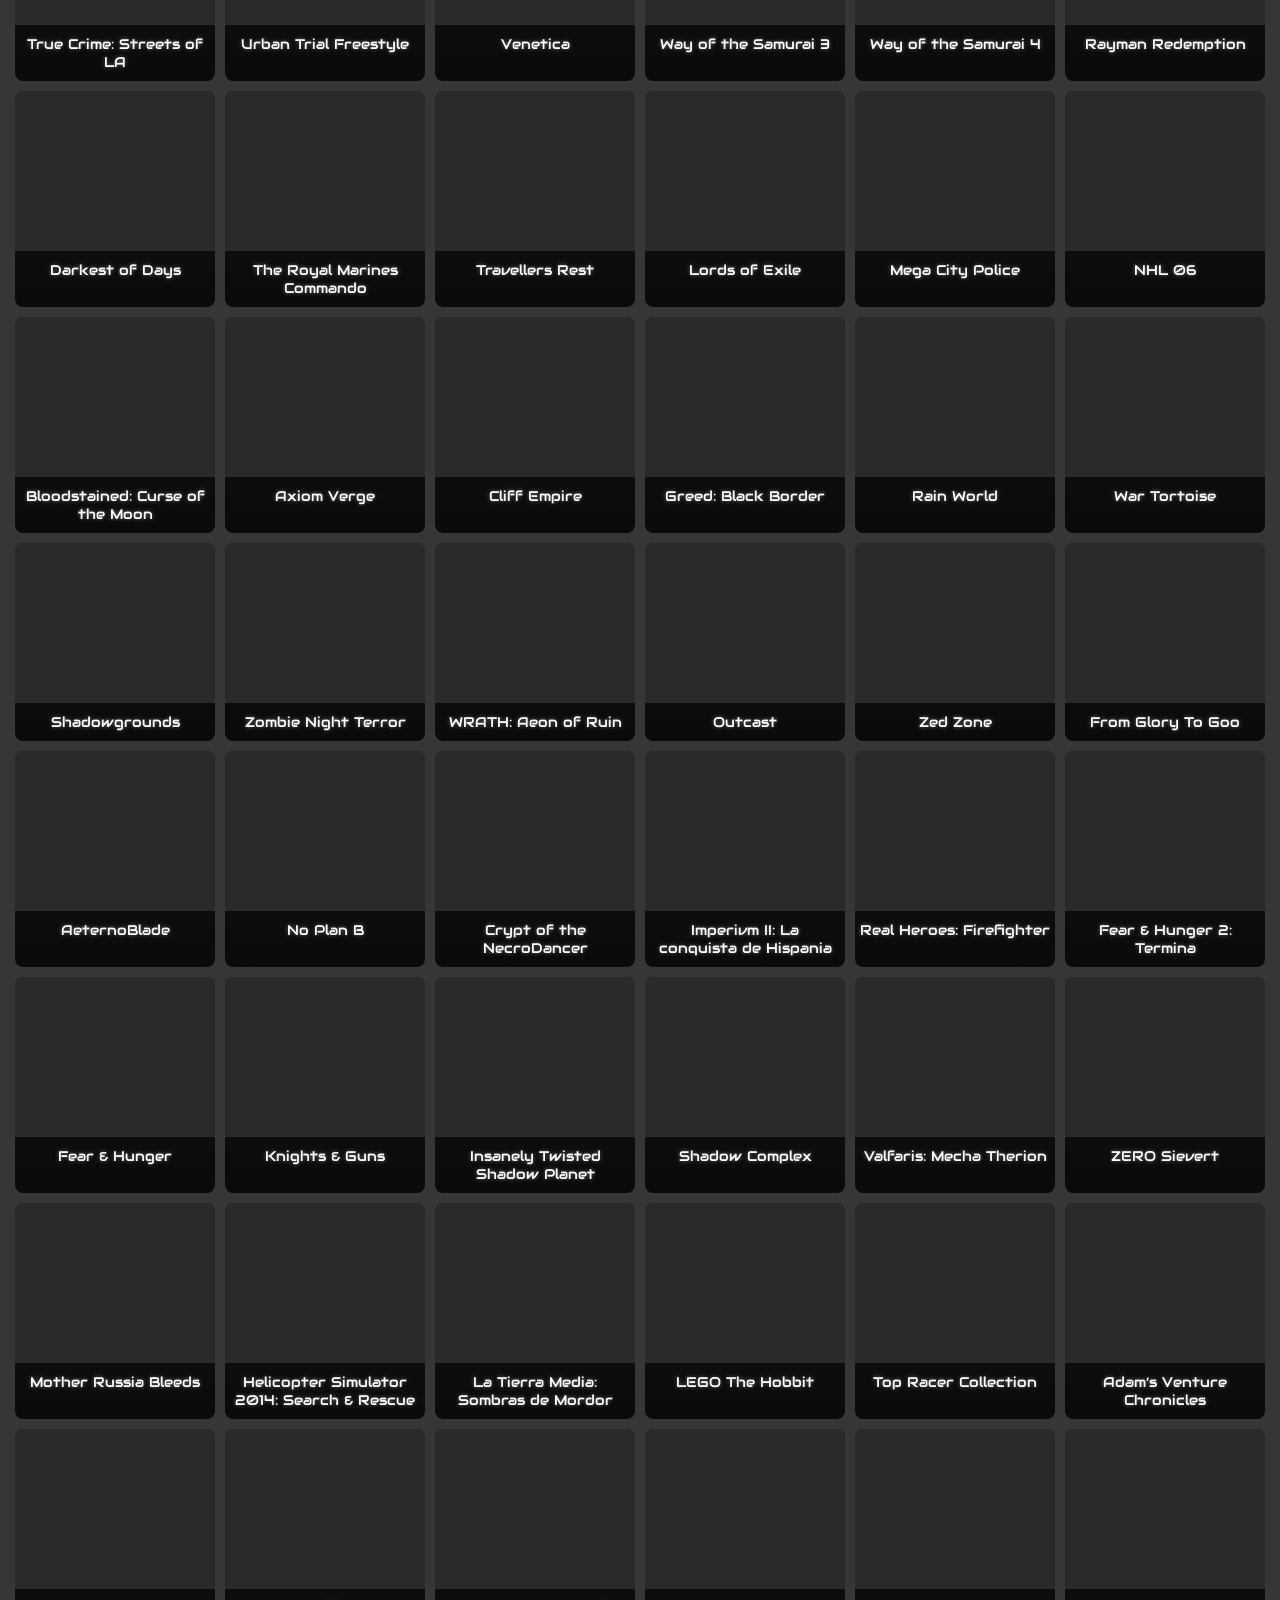
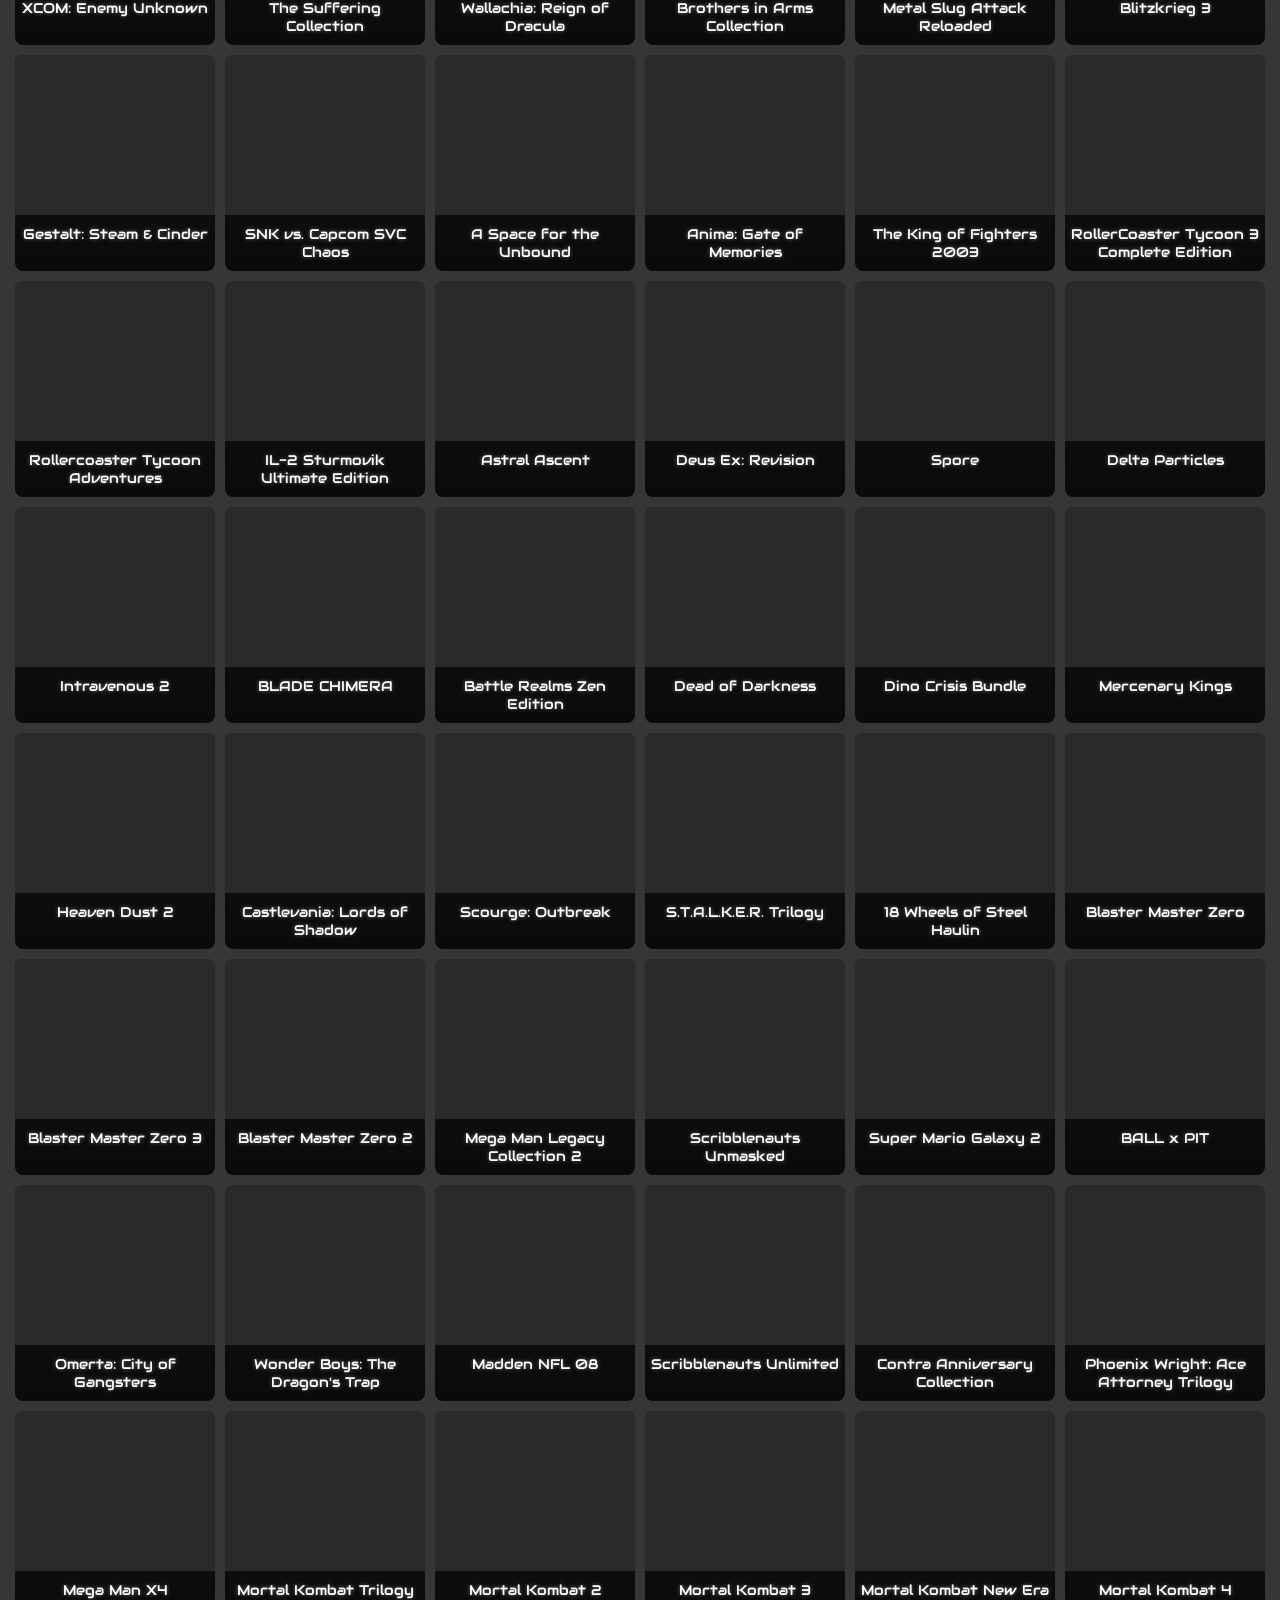
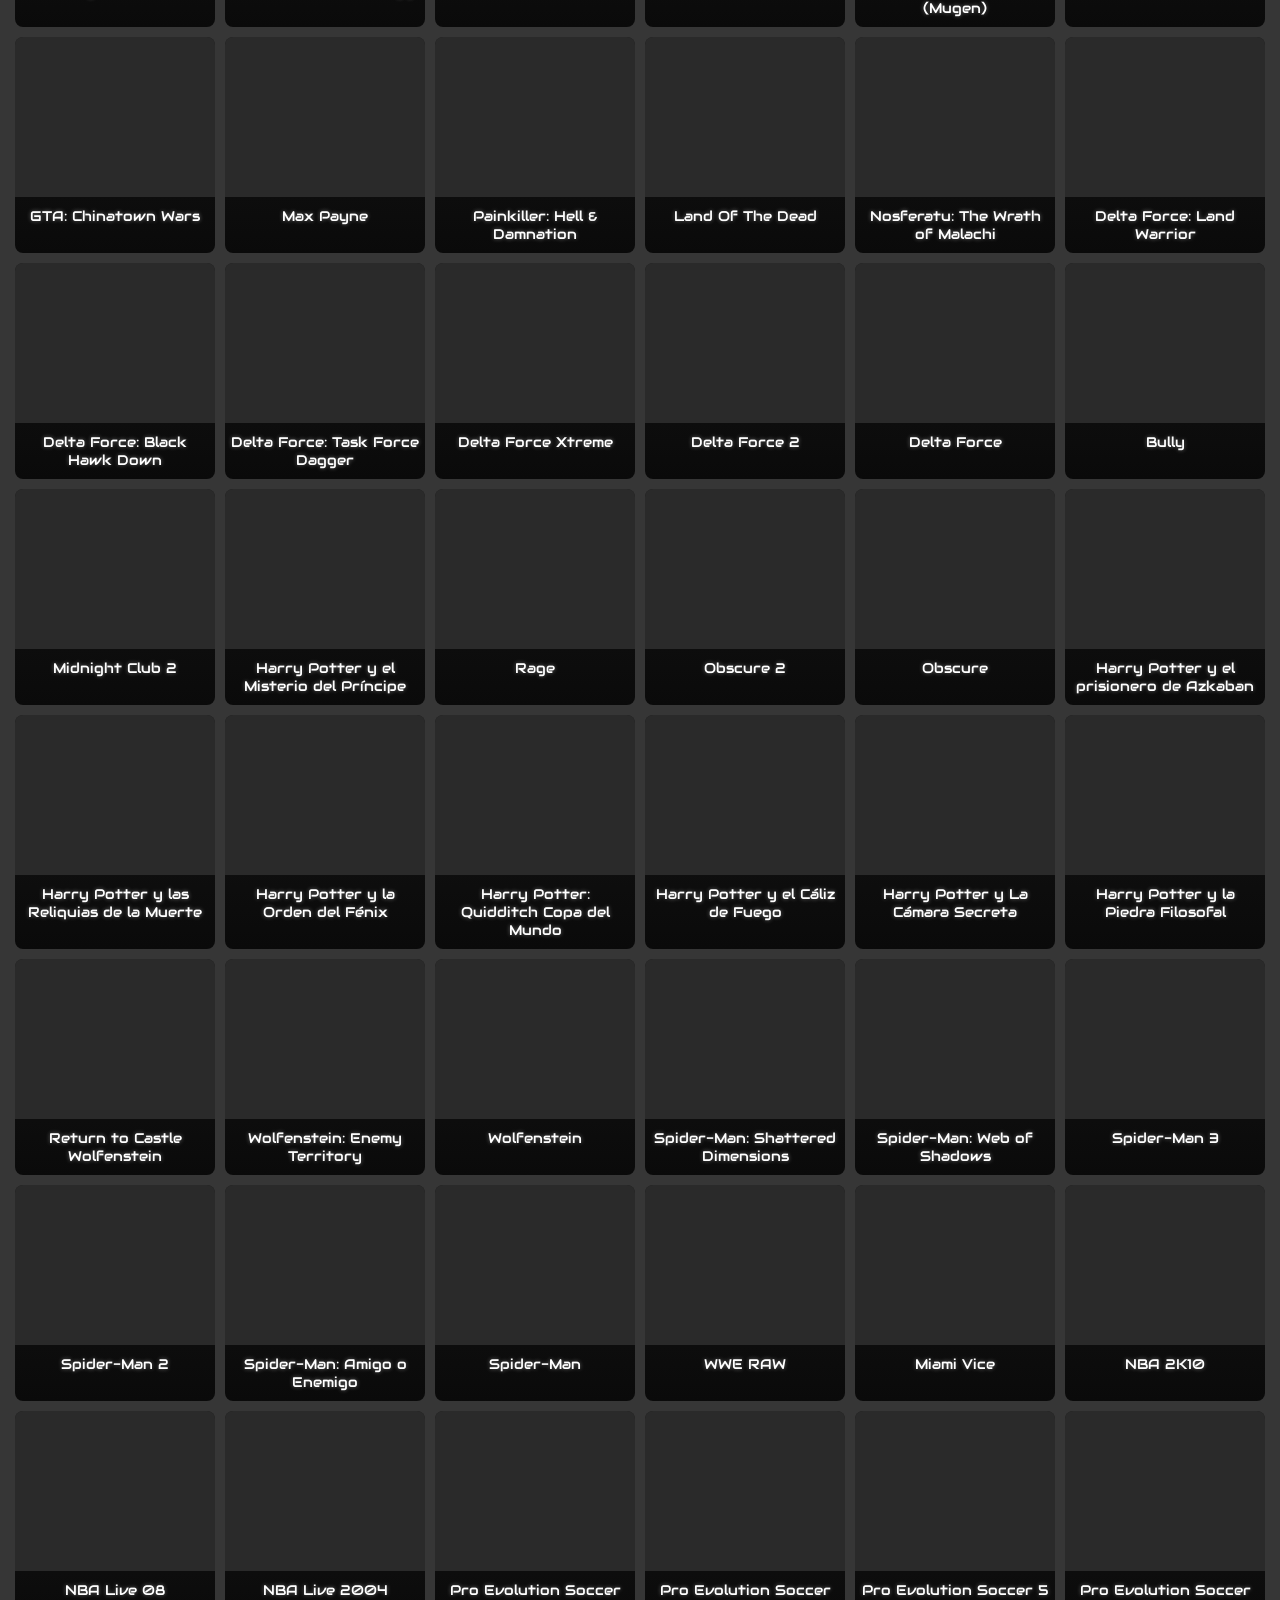
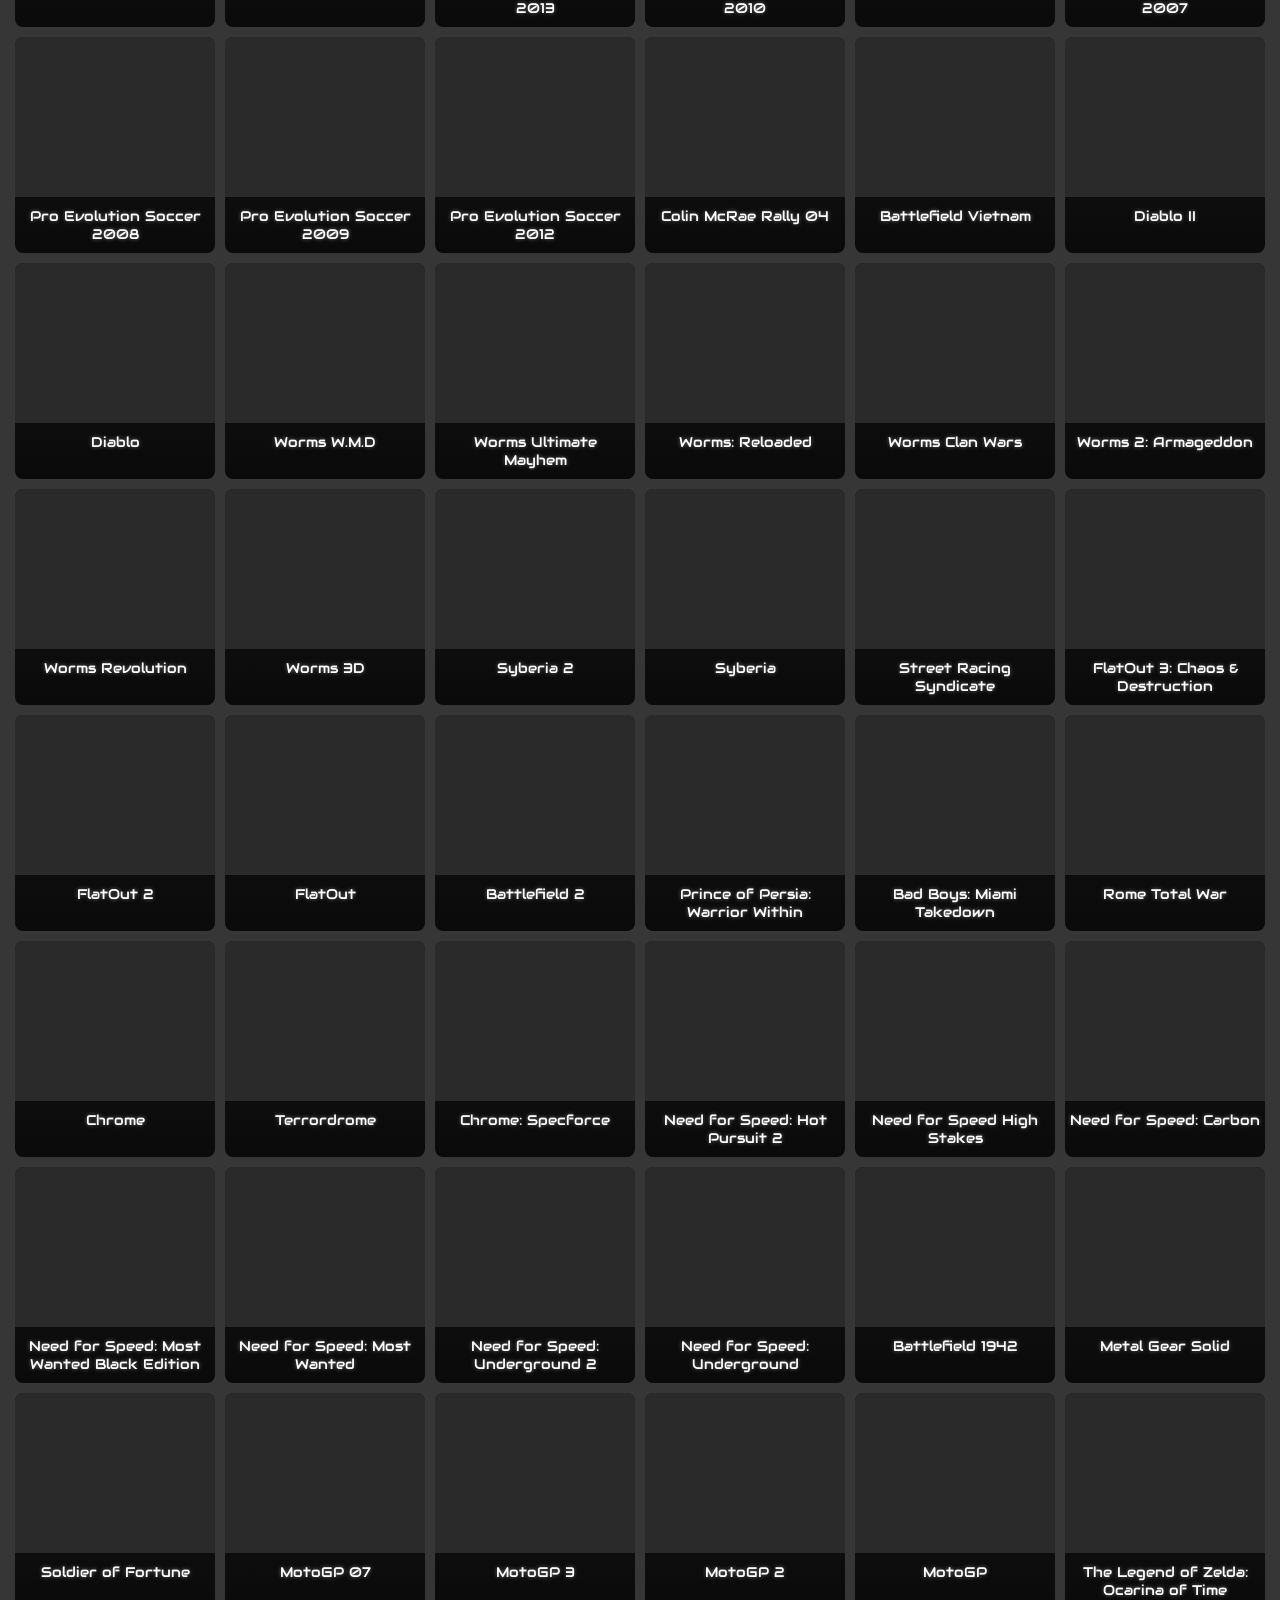
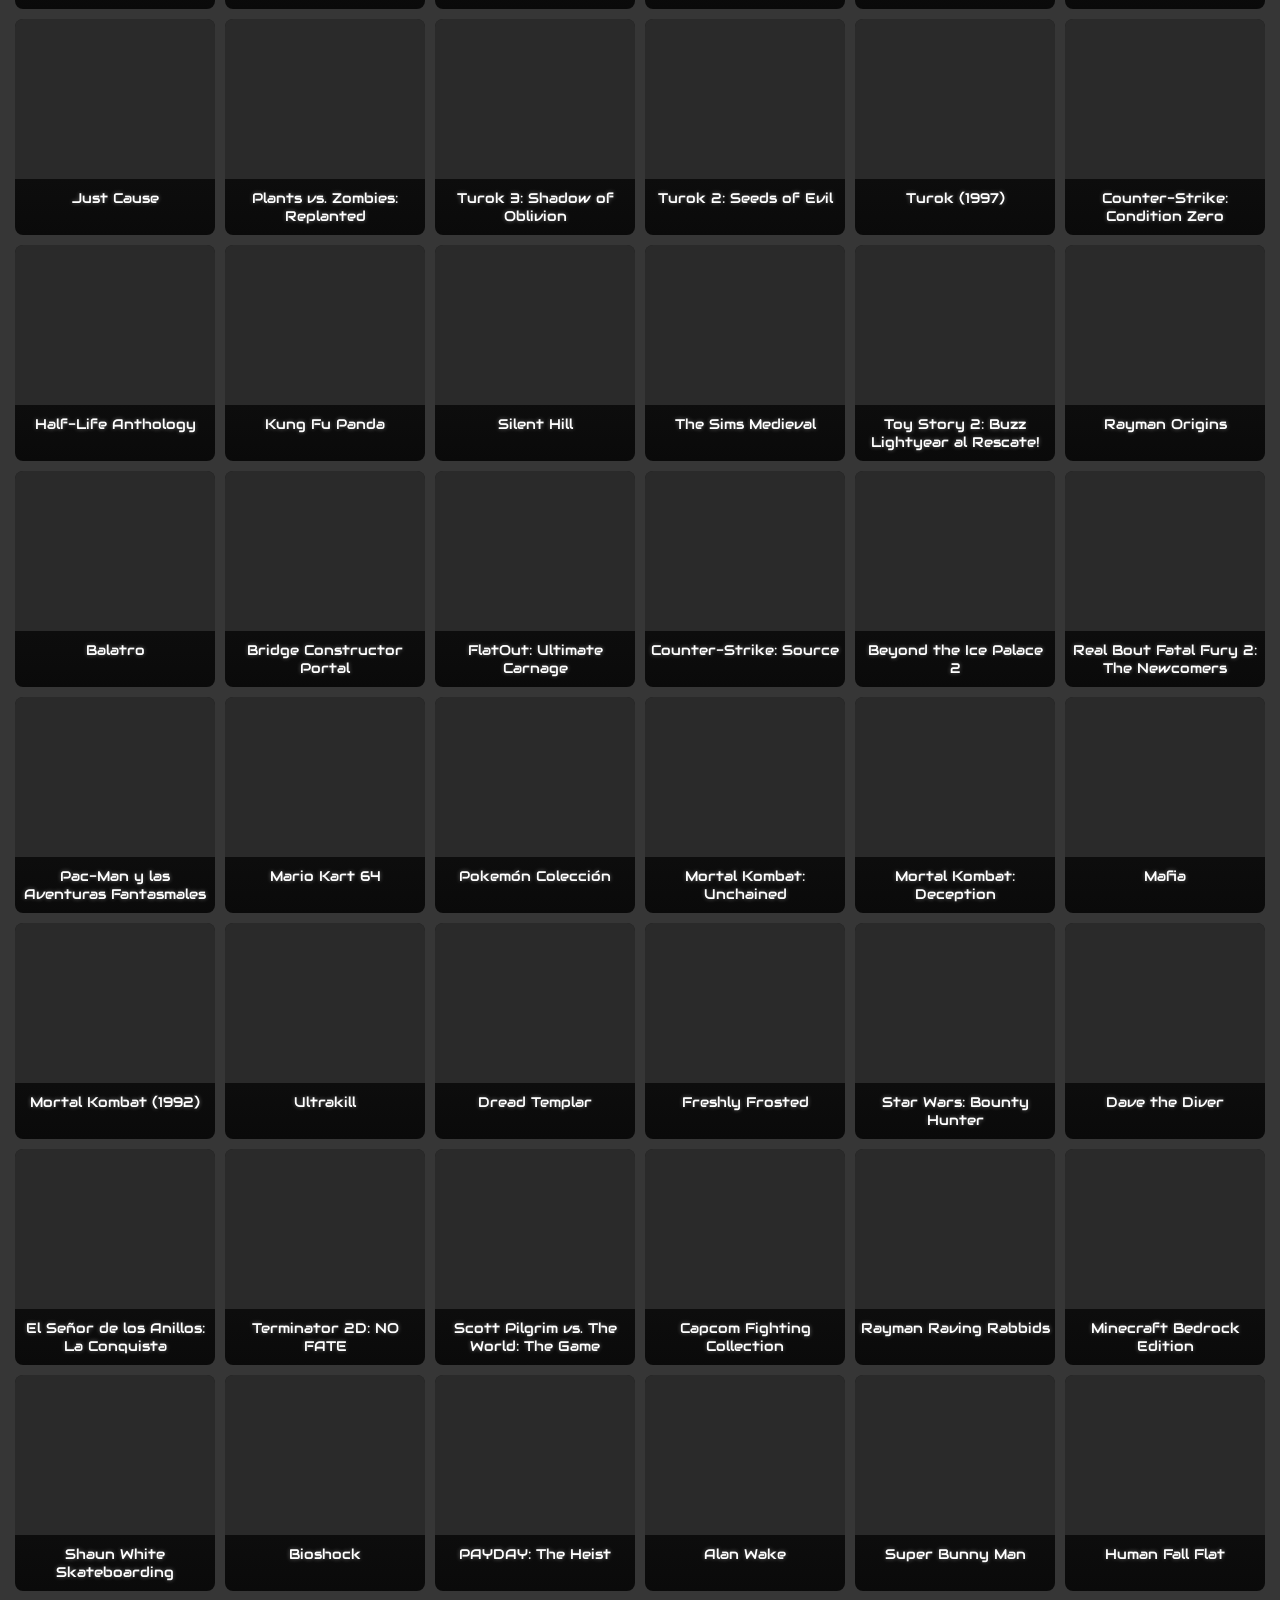
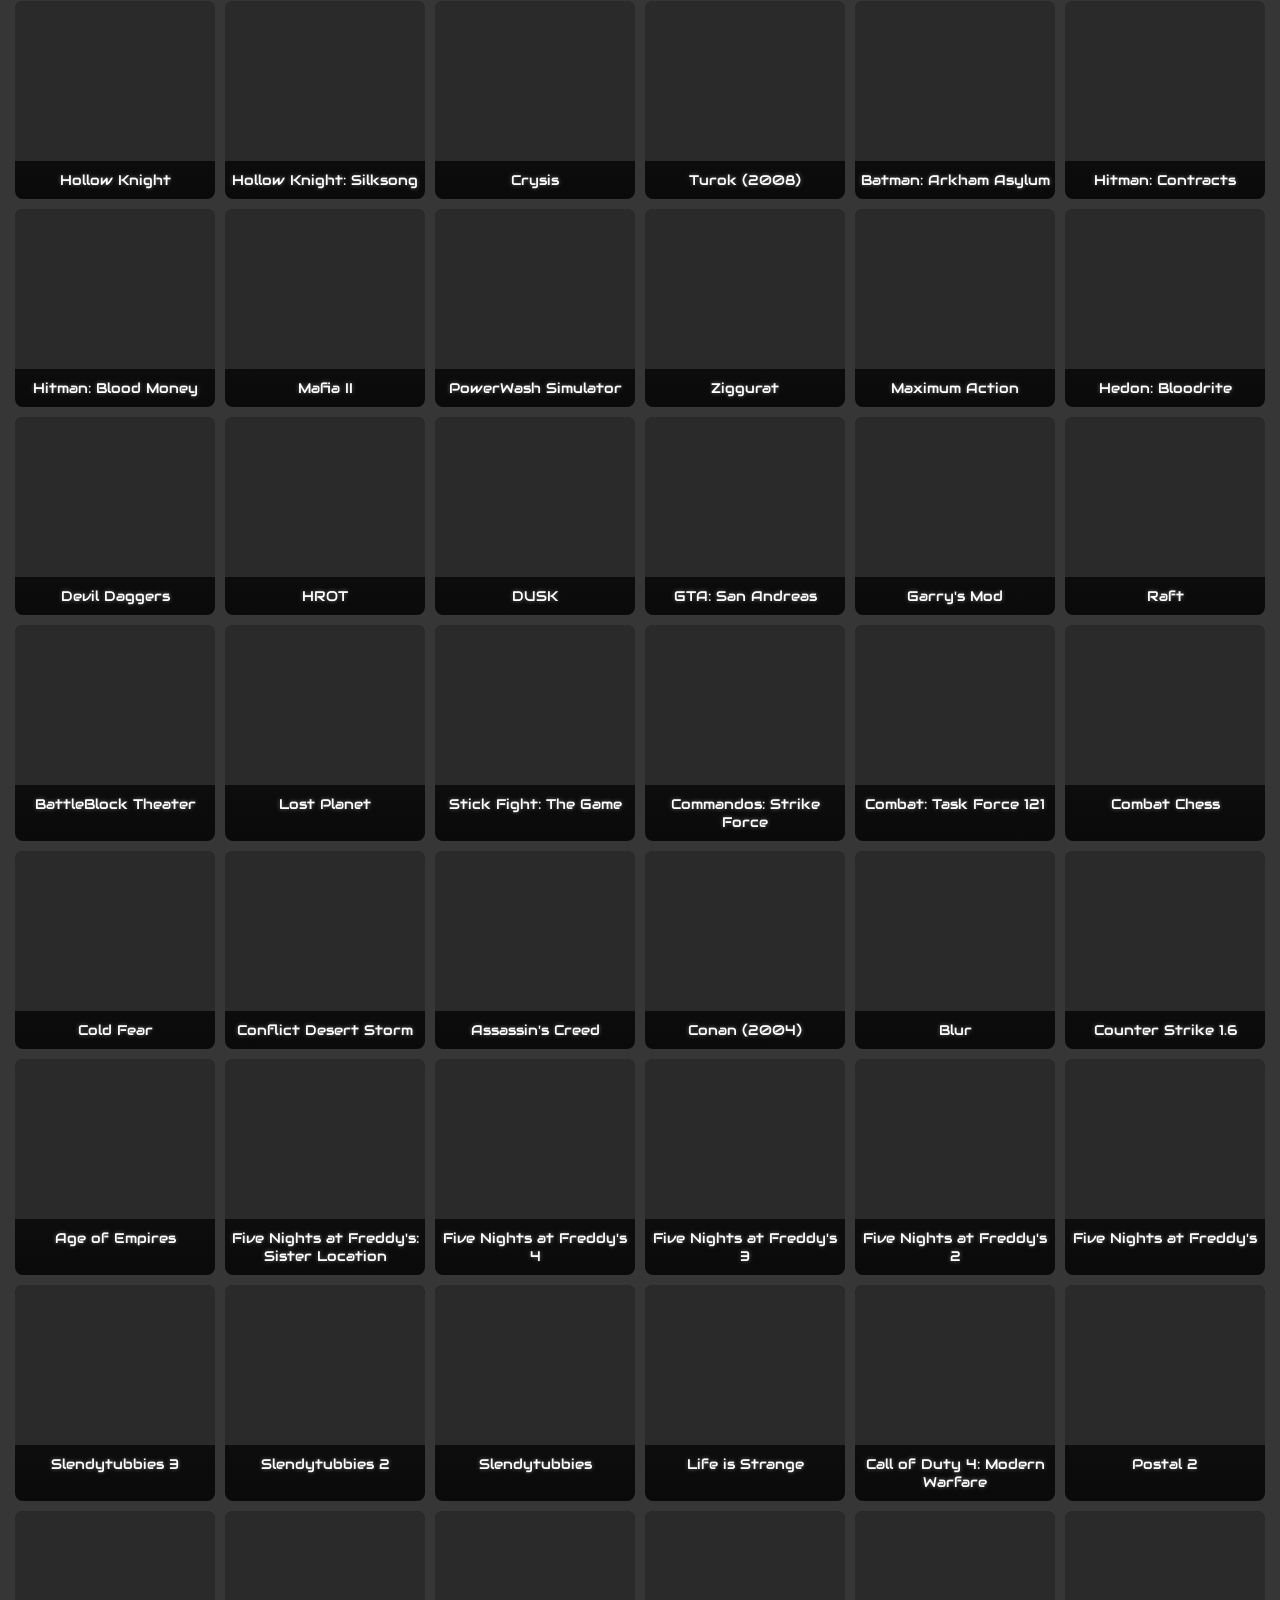
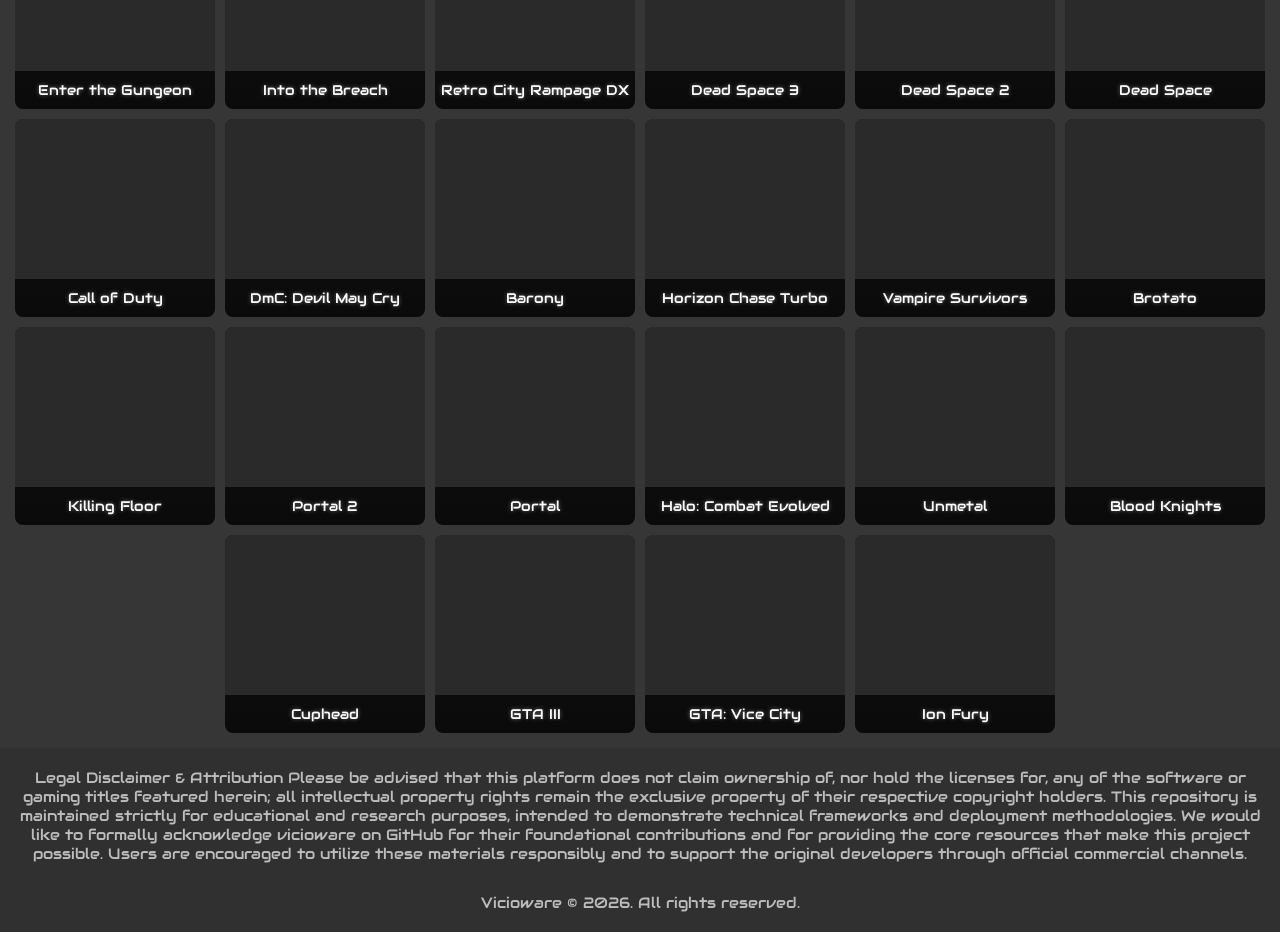
==== commit 086129ad: "Translate Spanish terms to English in index.html" ====
--- a/index.html
+++ b/index.html
@@ -11,7 +11,6 @@
     <link rel="preload" href="fonts/Manrope-Regular.ttf" as="font" type="font/ttf" crossorigin>
     <link rel="preload" href="fonts/Manrope-Light.ttf" as="font" type="font/ttf" crossorigin>
     <link rel="preload" href="fonts/Manrope-SemiBold.ttf" as="font" type="font/ttf" crossorigin>
-
 
 
     <link rel="preload" href="resources/parts.svg" as="image">
@@ -43,7 +42,7 @@
             </button>
             <div id="sortMenu" class="filter-menu hidden sort-menu">
                 <div class="filter-section">
-                    <h4>Criterio</h4>
+                    <h4>Criteria</h4>
                     <div class="sort-options-list">
                         <button id="sortRecentBtn" class="sort-option-btn">New Additions</button>
                         <button id="sortAscBtn" class="sort-option-btn active">Alphabetical (A-Z)</button>
@@ -118,7 +117,7 @@
     <div id="downloadModal" class="modal">
         <div class="modal-content">
             <span class="close-button">&times;</span>
-            <h2 id="modalGameTitle">Nombre del Juego</h2>
+            <h2 id="modalGameTitle">Game Name</h2>
             <ul id="modalDownloadLinks">
 
             </ul>
@@ -137,7 +136,7 @@
     <div id="partsModal" class="modal">
         <div class="parts-modal-content">
             <span class="parts-close-button">&times;</span>
-            <h3 id="partsModalTitle">Seleccionar parte</h3>
+            <h3 id="partsModalTitle">Select Part</h3>
             <div id="partsContainer" class="parts-container">
 
             </div>
@@ -158,4 +157,4 @@
 </div>
 </body>
 
-</html>+</html>
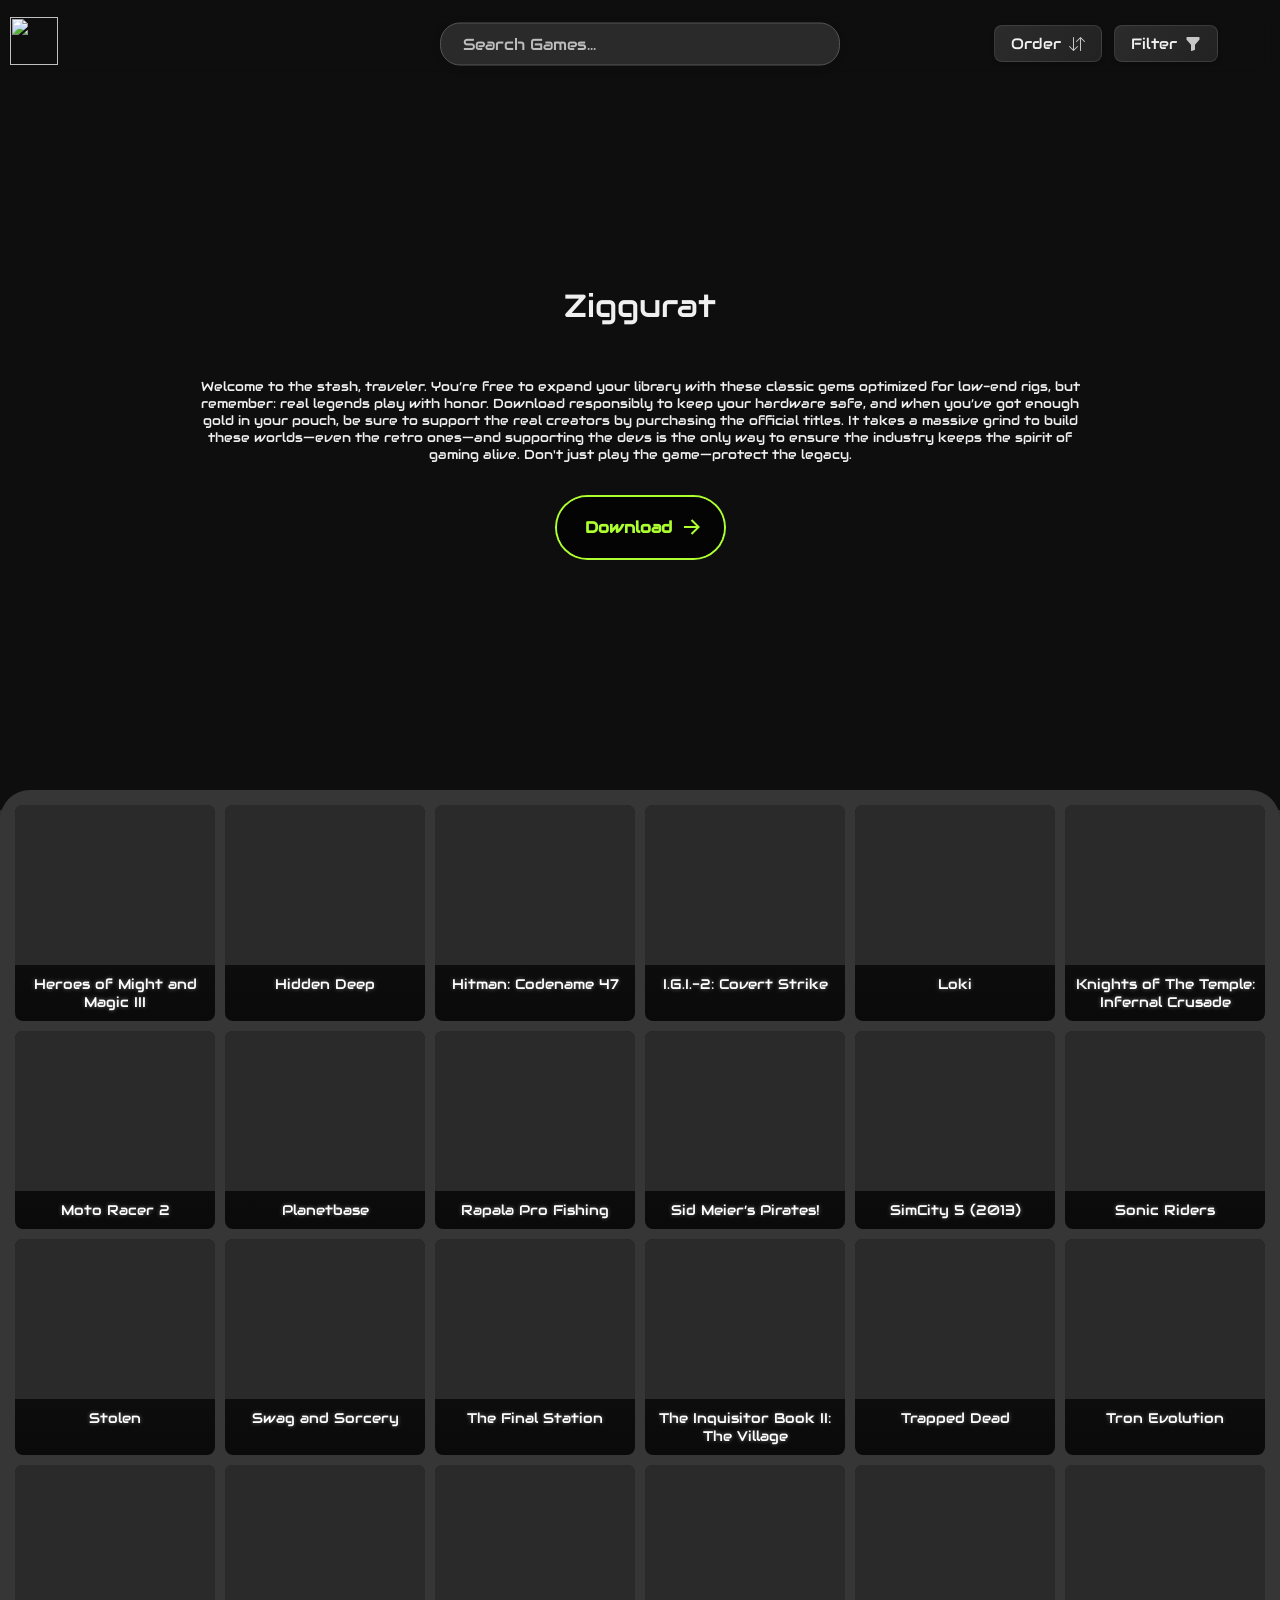
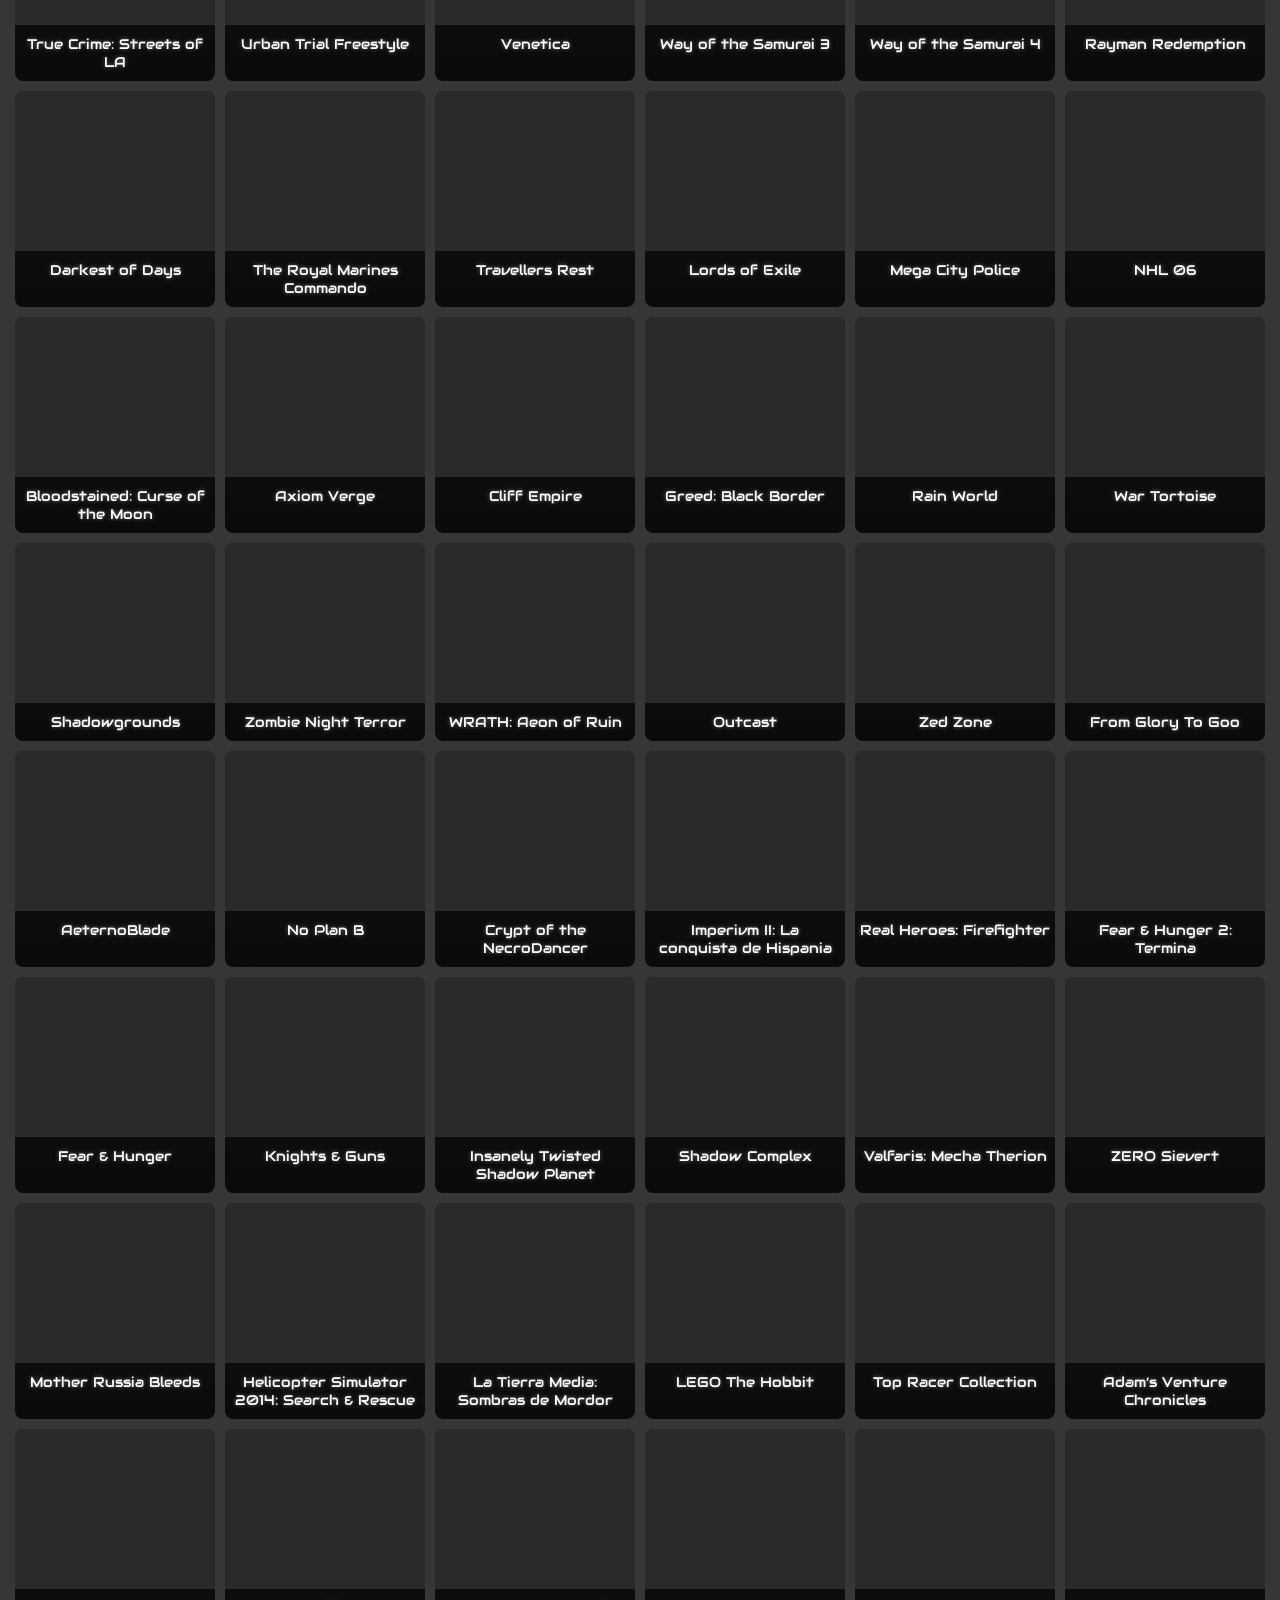
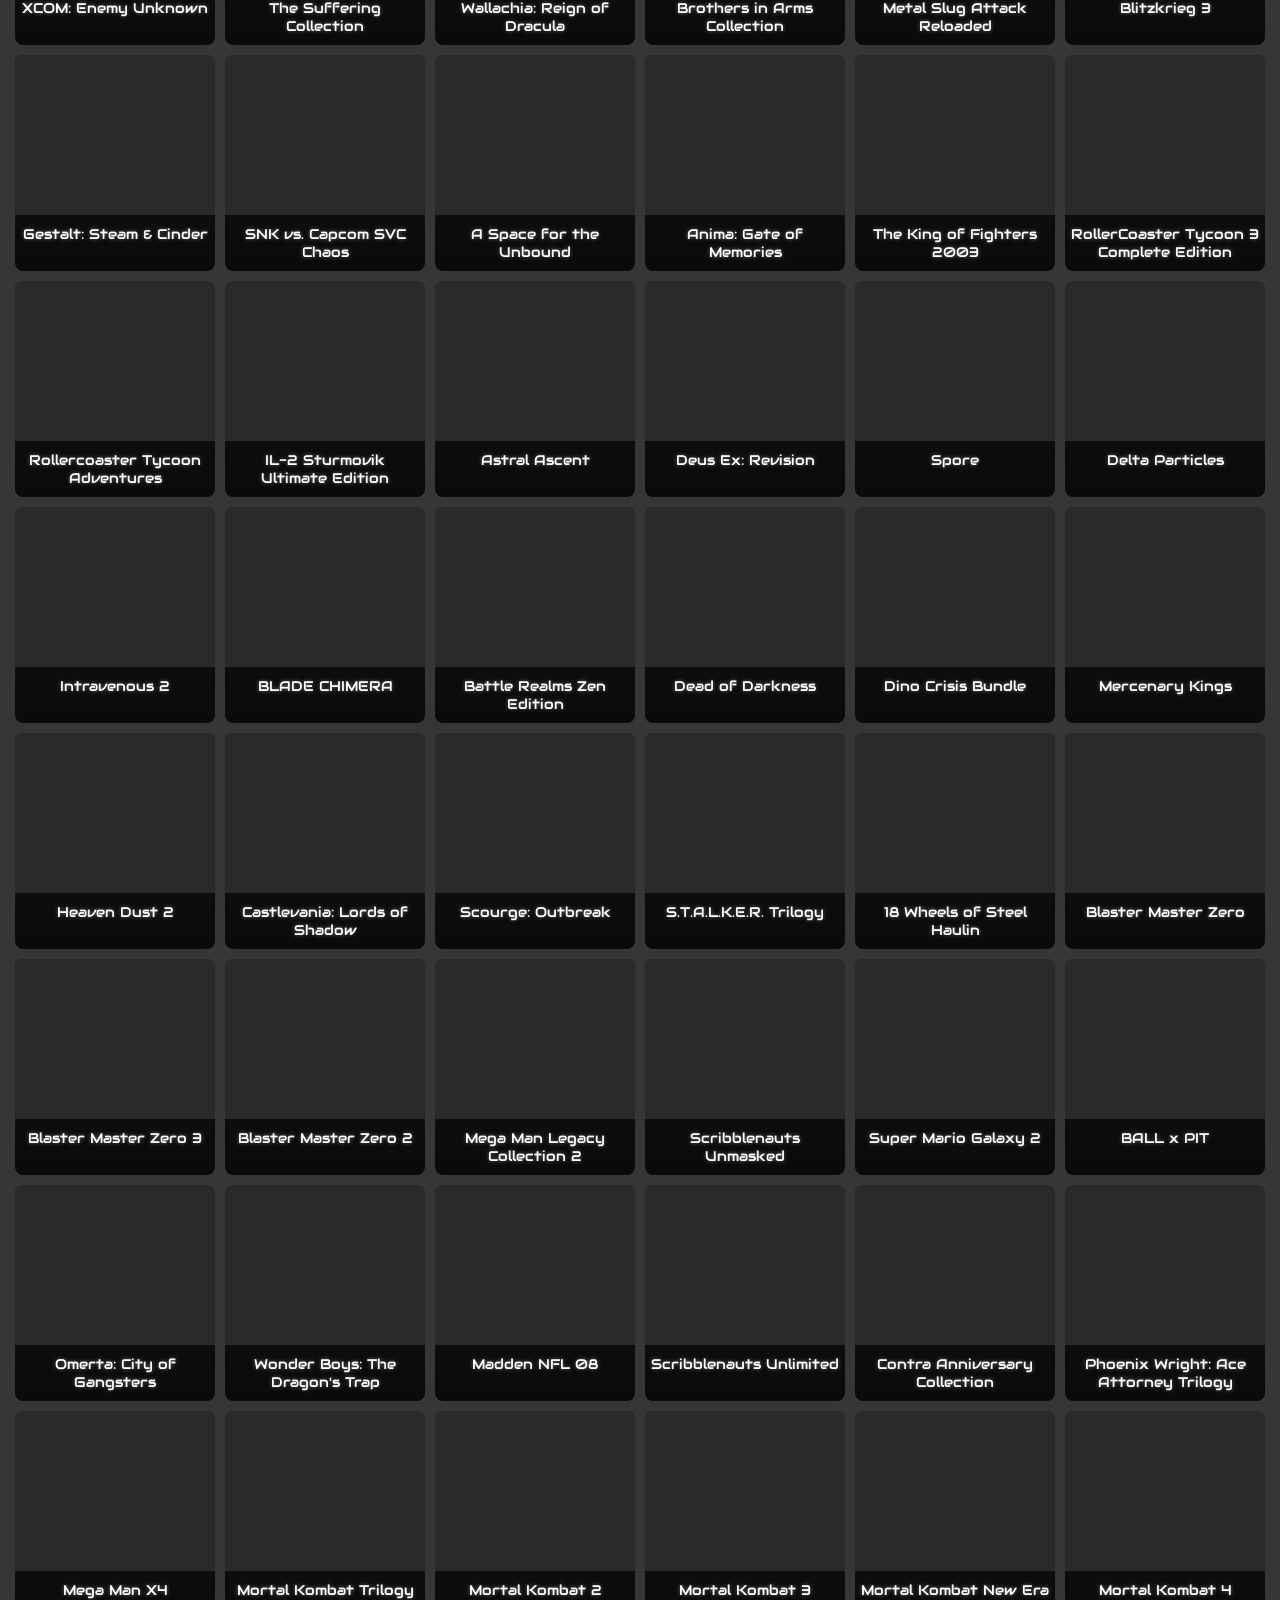
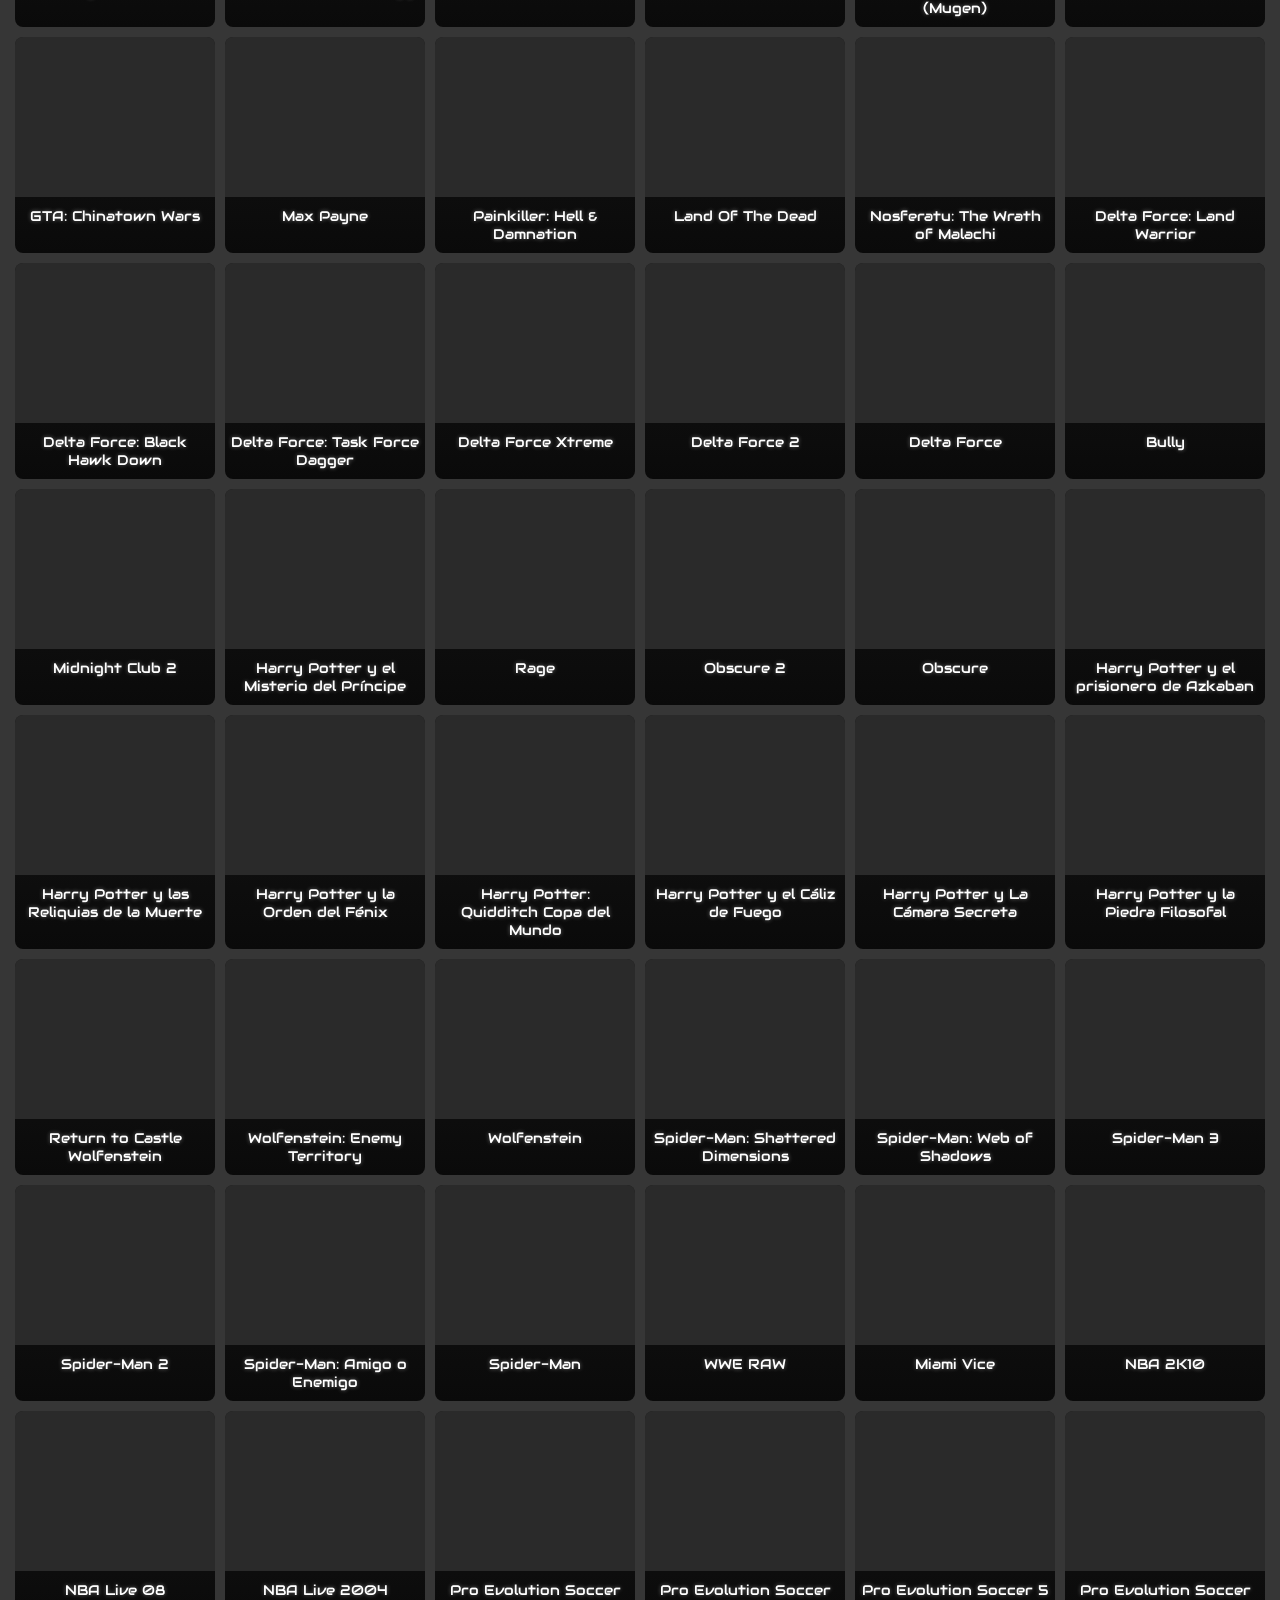
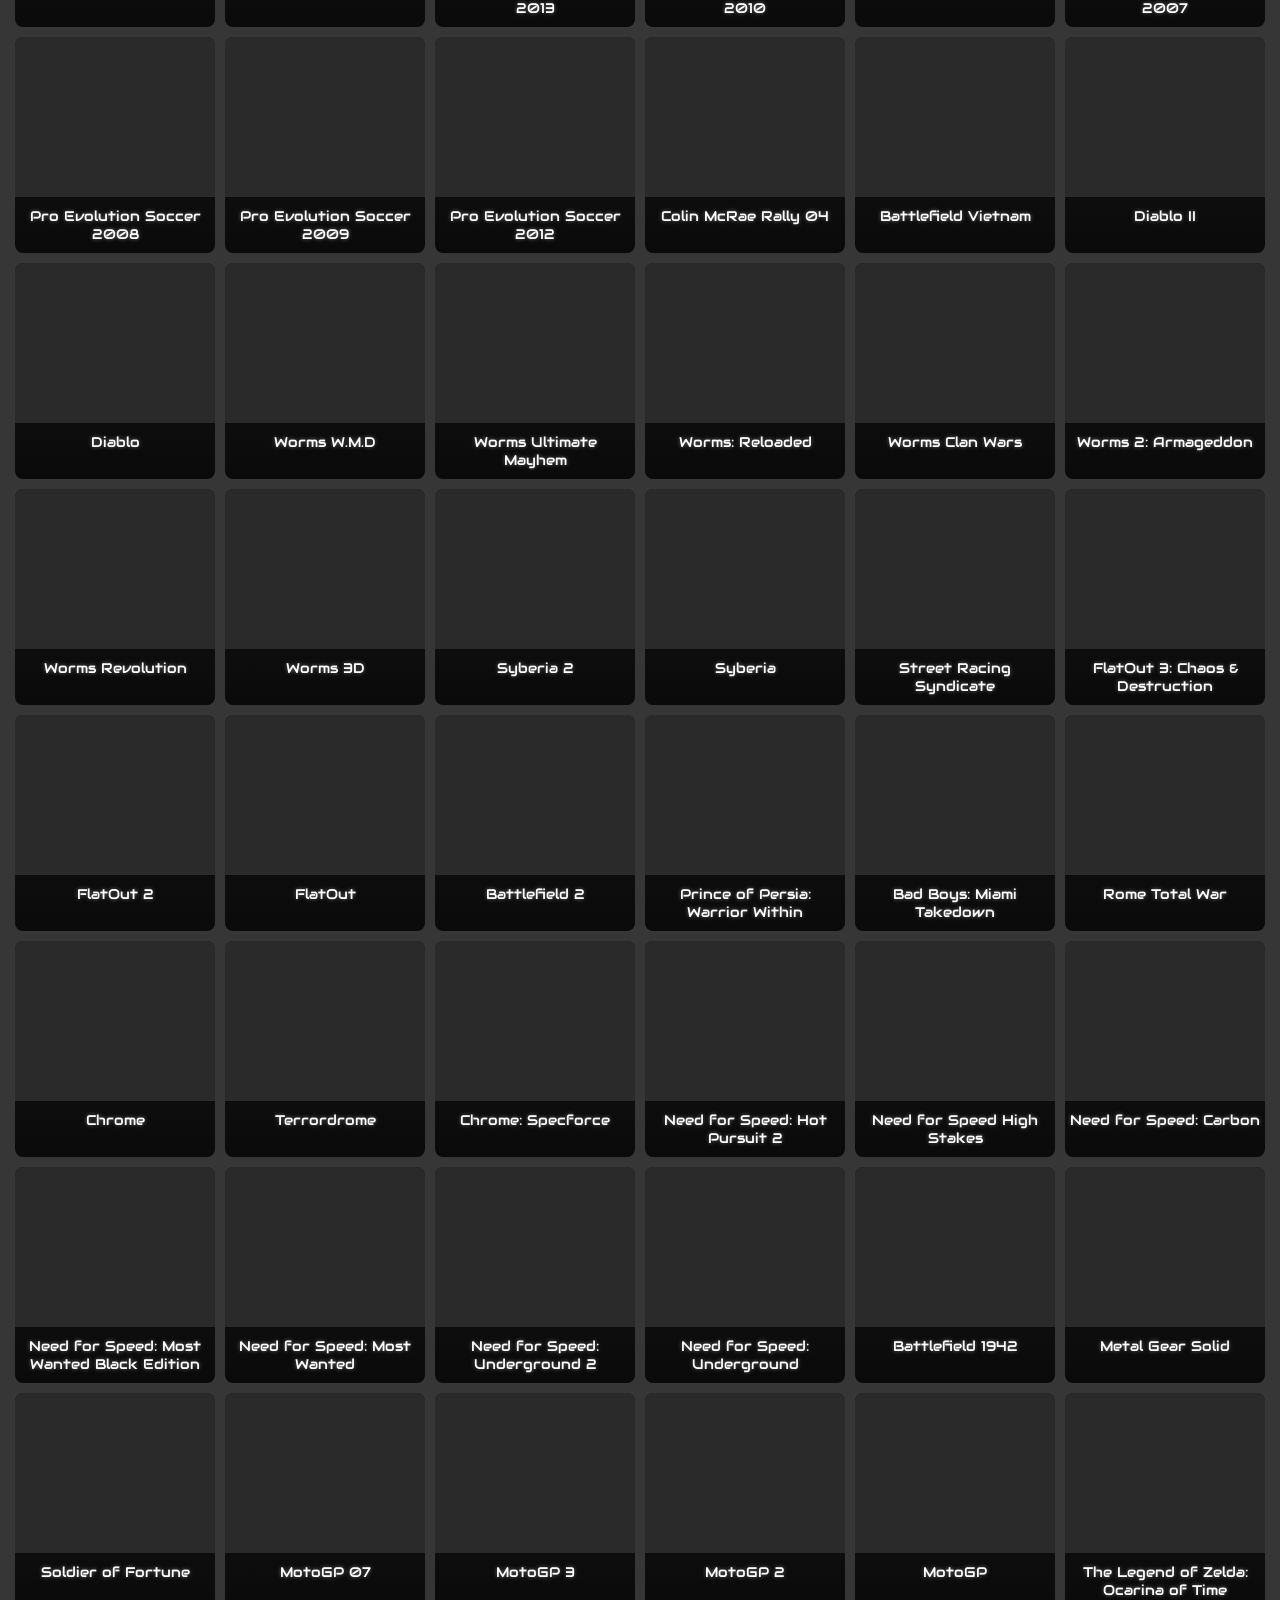
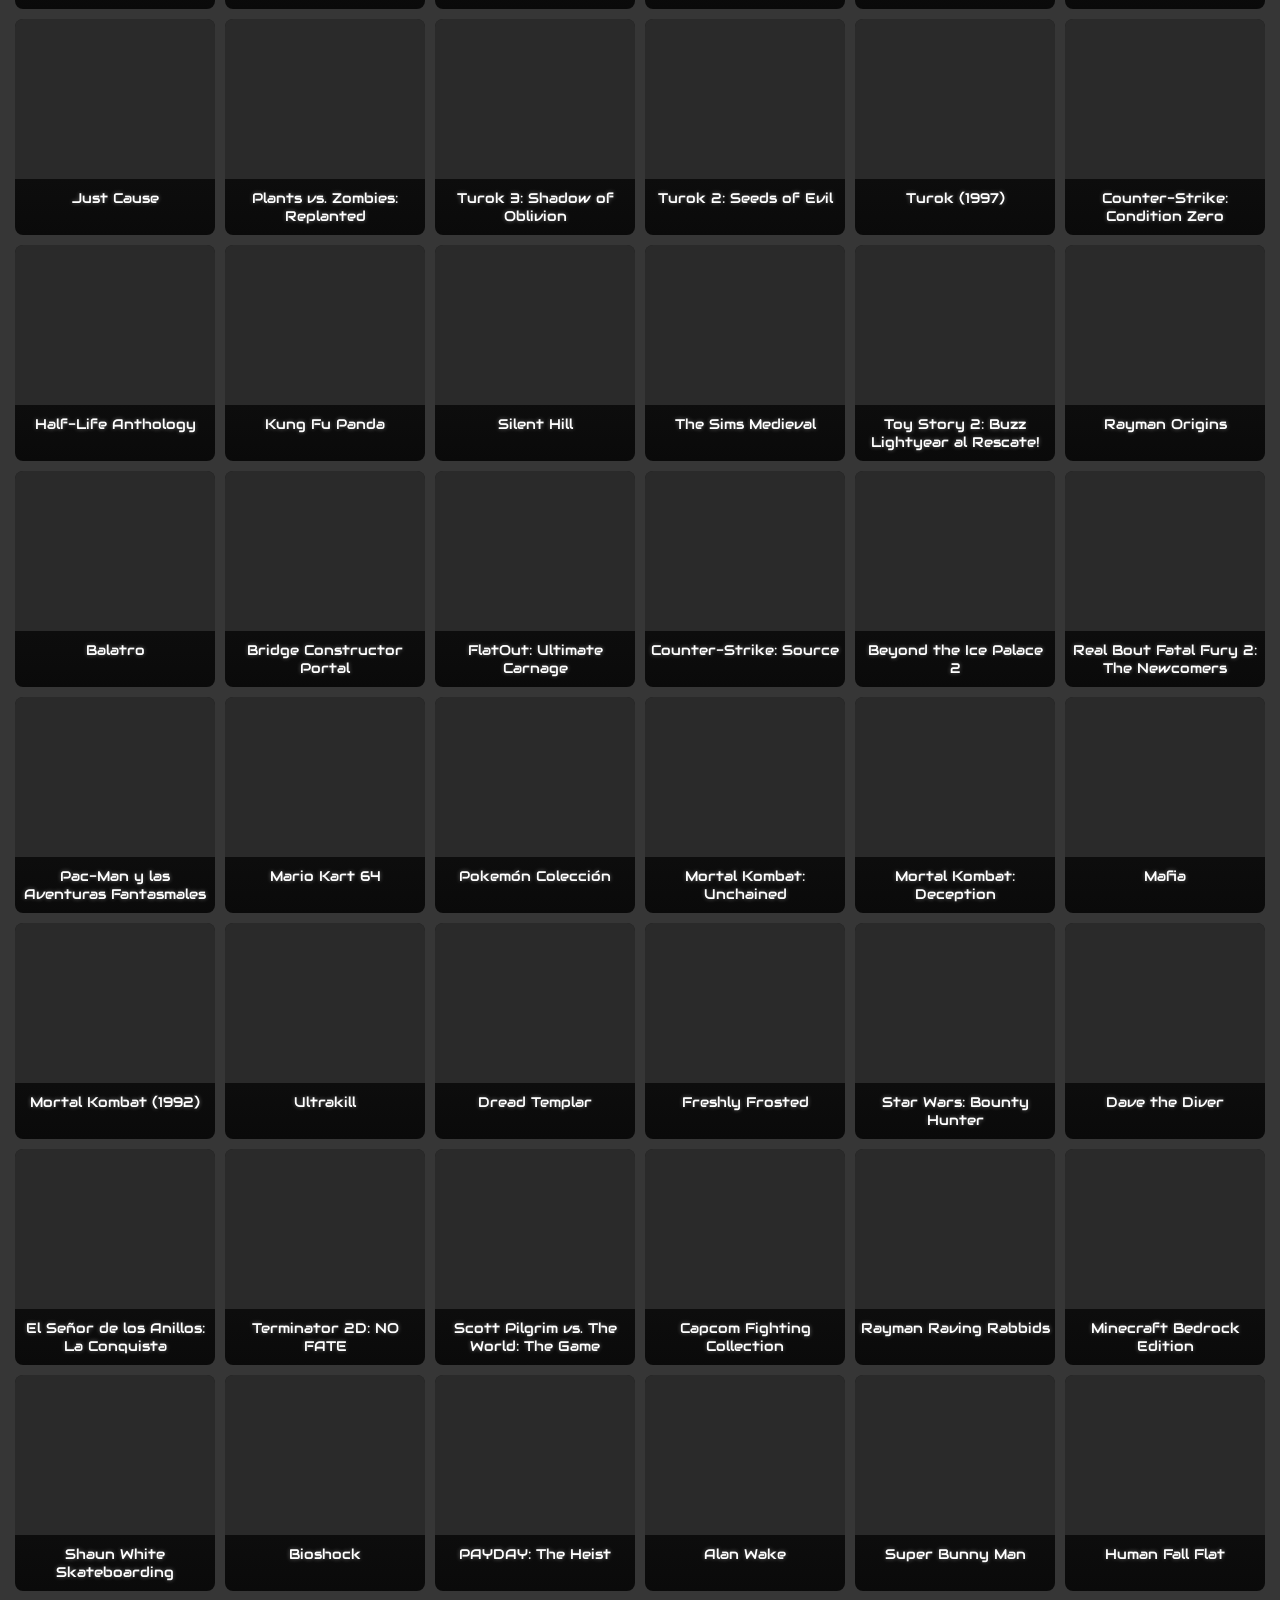
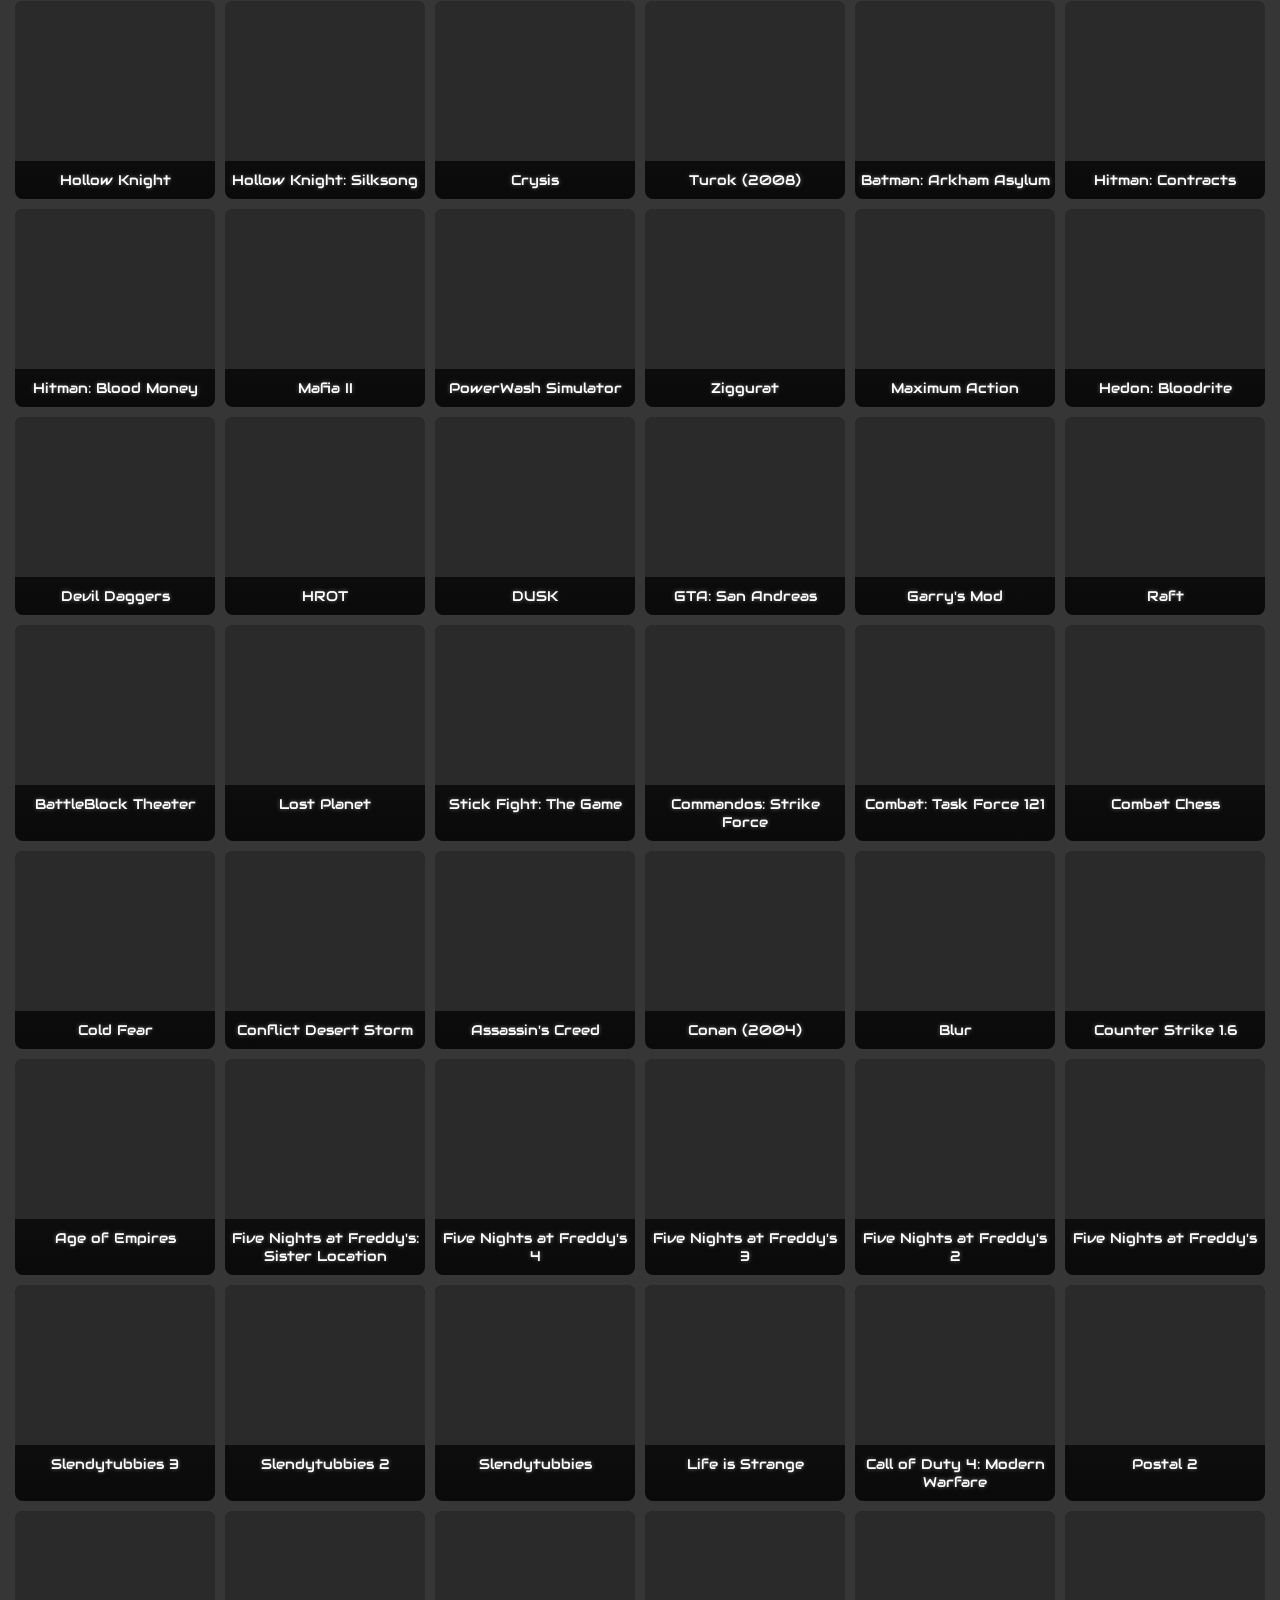
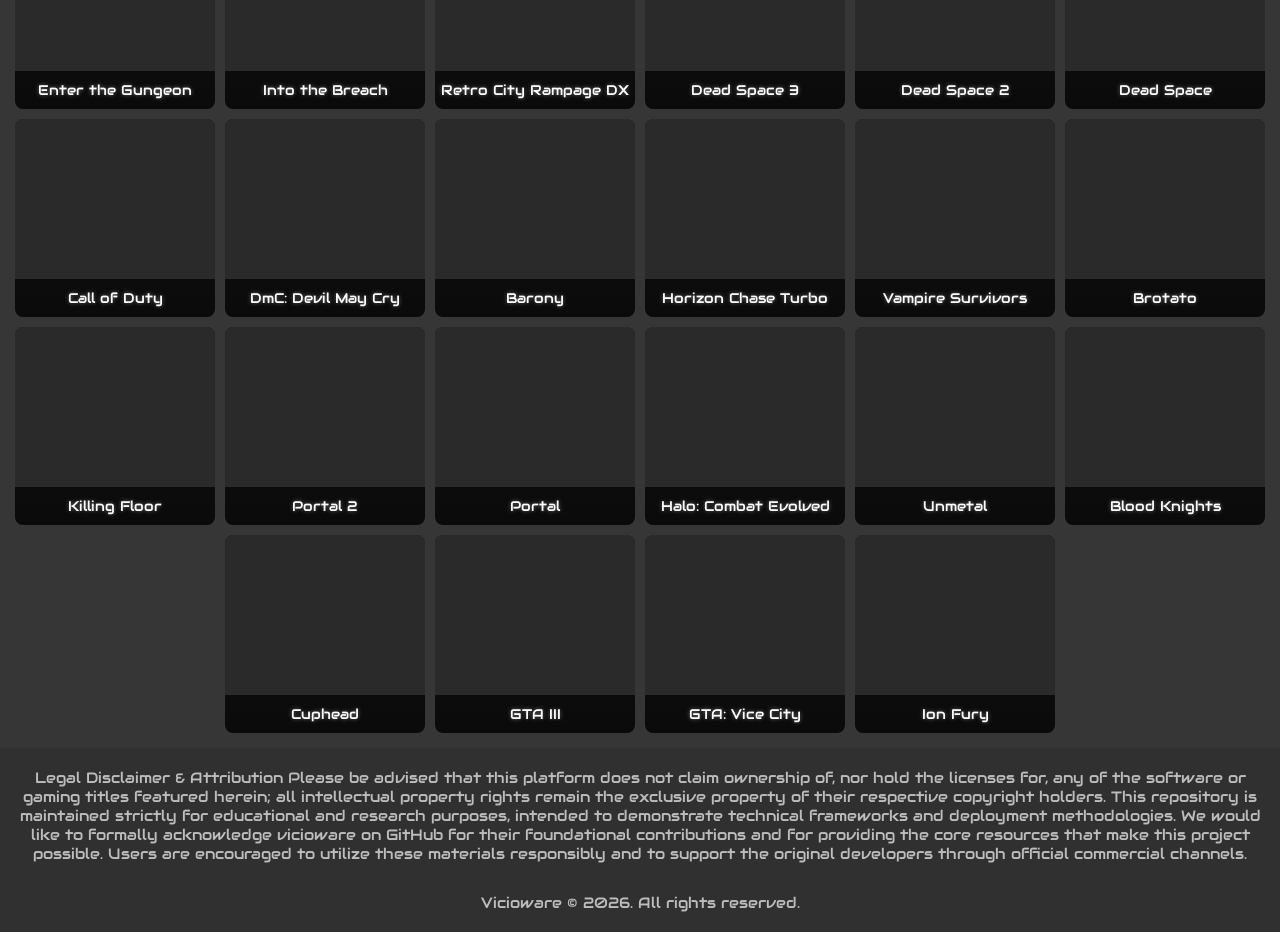
==== commit 555d0b92: "Refactor code structure for improved readability and maintainability" ====
--- a/index.html
+++ b/index.html
@@ -71,7 +71,7 @@
         </div>
         <div class="header-right">
                         <!-- From Uiverse.io by JulanDeAlb --> 
-            <label class="hamburger">
+            <label class="hamburger" id="hamburger">
                 <input type="checkbox">
                 <svg viewBox="0 0 32 32">
                     <path class="line line-top-bottom" d="M27 10 13 10C10.8 10 9 8.2 9 6 9 3.5 10.8 2 13 2 15.2 2 17 3.8 17 6L17 26C17 28.2 18.8 30 21 30 23.2 30 25 28.2 25 26 25 23.8 23.2 22 21 22L7 22"></path>
@@ -111,7 +111,10 @@
 
 
     <div class="gallery-container"></div>
-
+    
+    <div id="phone-menu">
+       
+    </div>
 
 
     <div id="downloadModal" class="modal">
--- a/css/index.css
+++ b/css/index.css
@@ -21,7 +21,7 @@
 }
 
 body {
-    font-family: 'Manrope', sans-serif;
+    font-family: "Audiowide", sans-serif;
     margin: 0;
     background-color: #303030;
     color: #f0f0f0;
@@ -87,6 +87,44 @@
     z-index: 1100;
     box-sizing: border-box;
 }
+#phone-menu {
+    /* Keep it rendered but position it completely off-screen to the left */
+    display: flex; 
+    flex-direction: column;
+    justify-content: center;
+    align-items: center;
+    width: 50vw;
+    height: 100vh;
+    background-color: rgba(0, 0, 0, 0.75);
+    backdrop-filter: blur(10px);
+    position: fixed;   
+    top: 0;            
+    left: 0; /* Anchored to the left side */
+    z-index: 1006;     
+
+    /* Move the menu 100% of its own width to the left (hidden) */
+    transform: translateX(-100%); 
+    
+    /* Control the speed and feel of the slide animation */
+    transition: transform 0.4s ease-in-out; 
+}
+
+/* When JS adds this class, slide it back to its original position */
+#phone-menu.menu-open {
+    transform: translateX(0);
+}
+
+#phone-menu button {
+    color: white;
+    background: #333;
+    border: 1px solid #fff;
+    padding: 10px 20px;
+    margin: 10px;
+    cursor: pointer;
+}
+
+
+
 .footer{
     display: flex;
     flex-direction: column;
@@ -331,6 +369,7 @@
     margin-bottom: 15px;
     font-size: 2em;
     font-weight: 600;
+    font-family: "Audiowide", sans-serif;
     color: #ffffff;
     text-shadow: 0 2px 4px rgba(0, 0, 0, 0.3);
     position: relative;
@@ -354,12 +393,14 @@
     padding: 0;
     margin-top: 15px;
     margin-bottom: 0;
+    font-family: "Audiowide", sans-serif;
 }
 
 
 #modalDownloadLinks li {
     margin-bottom: 7px;
     position: relative;
+    font-family: "Audiowide", sans-serif;
     transition: margin-bottom 0.4s cubic-bezier(0.19, 1, 0.22, 1);
 }
 
@@ -380,7 +421,7 @@
     text-shadow: 0 1px 2px rgba(0, 0, 0, 0.3);
     position: relative;
     overflow: hidden;
-    font-family: 'Manrope Regular', 'Manrope', sans-serif;
+    font-family: "Audiowide", sans-serif;
 }
 
 #modalDownloadLinks a::before {
@@ -619,7 +660,7 @@
     border-radius: 8px;
     cursor: pointer;
     font-size: 0.9em;
-    font-family: 'Manrope', sans-serif;
+    font-family: "Audiowide", sans-serif;
     transition: all 0.3s ease;
     box-shadow: 0 2px 4px rgba(0, 0, 0, 0.3);
 }
@@ -658,7 +699,7 @@
     position: relative;
     overflow: hidden;
     border: none !important;
-    font-family: 'Manrope Regular', 'Manrope', sans-serif;
+    font-family: "Audiowide", sans-serif;
     cursor: pointer;
     width: 100% !important;
     margin-bottom: 8px !important;
@@ -795,14 +836,11 @@
         position: absolute;
         
     } 
-    .header-center {
-        
+    
+    .filter-group{
+       visibility: hidden;
     }
-    .filter-group{
-        display: none;
-    }
-
-
+    
     #searchBar {
        width: 100%;
     }
@@ -852,7 +890,7 @@
     color: #bdbdbd;
     padding: 6px 12px;
     border-radius: 8px;
-    font-family: 'Manrope', sans-serif;
+   font-family: "Audiowide", sans-serif;
     font-size: 0.9em;
     font-weight: 500;
     cursor: pointer;
@@ -988,7 +1026,7 @@
     padding: 8px;
     border-radius: 6px;
     cursor: pointer;
-    font-family: 'Manrope', sans-serif;
+    font-family: "Audiowide", sans-serif;
     font-size: 0.9em;
     transition: all 0.2s ease;
 }
@@ -1021,17 +1059,7 @@
 @media (max-width: 768px) {
     .filter-wrapper {
         justify-content: center;
-    }
-
-    .filter-menu {
-        right: 50%;
-        transform: translateX(50%) translateY(-10px);
-        width: 90%;
-        max-width: 320px;
-    }
-
-    .filter-menu.is-open {
-        transform: translateX(50%) translateY(0);
+        z-index: 3000;
     }
 }
 
@@ -1092,22 +1120,7 @@
     content: '✓';
     font-weight: bold;
 }
-
-@media (max-width: 768px) {
-    .filter-wrapper {
-        justify-content: center;
-    }
-
-    .filter-menu {
-        right: auto;
-        left: 50%;
-        transform: translateX(-50%) translateY(-10px);
-    }
-
-    .filter-menu.is-open {
-        transform: translateX(-50%) translateY(0);
-    }
-}.filter-wrapper {
+.filter-wrapper {
     display: flex;
     justify-content: flex-end;
     gap: 12px;
